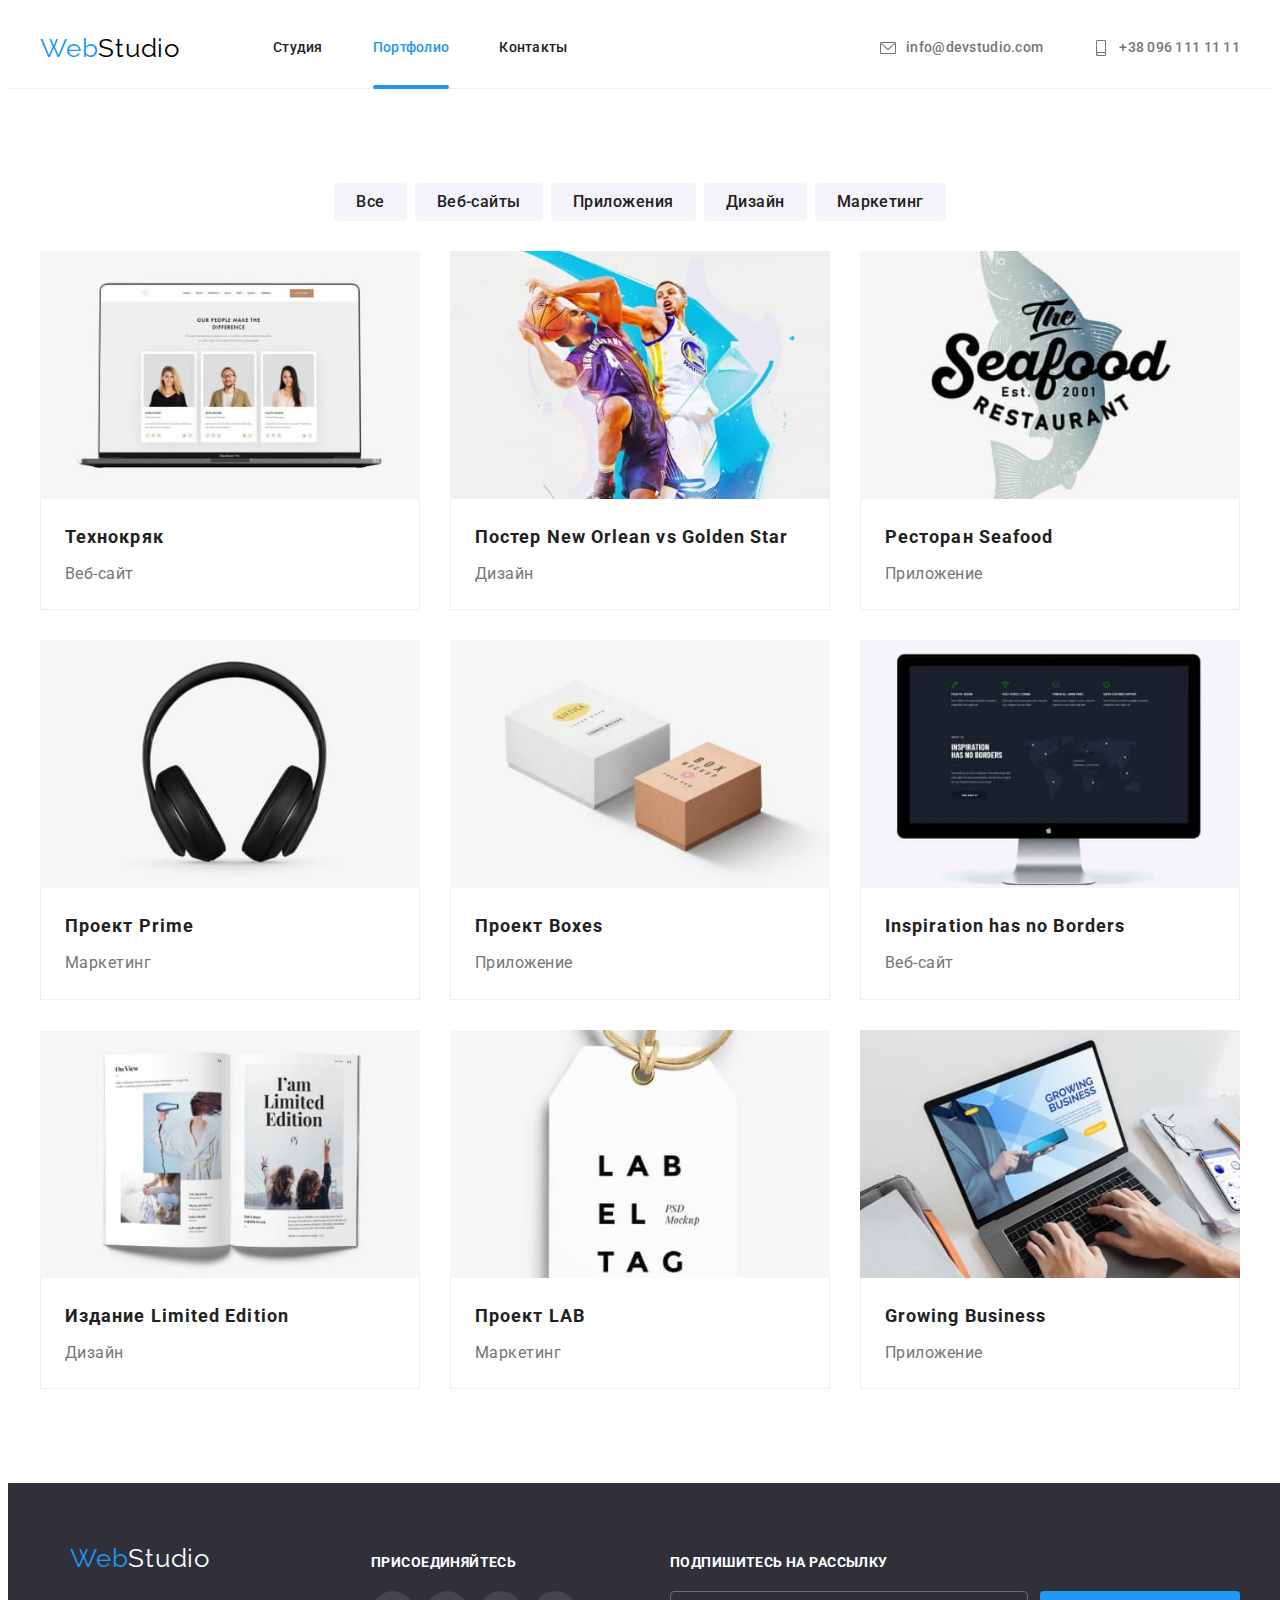
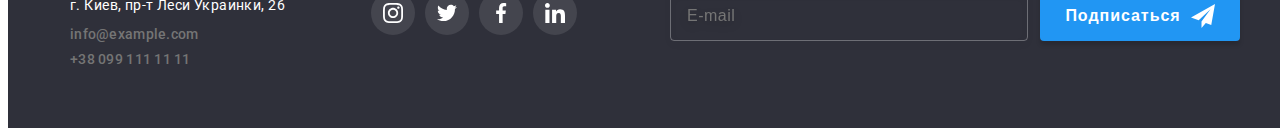
==== portfolio.html @ 1fdc0a3e "робить копію дз8" ====
<!DOCTYPE html>
<html lang="ru">

<head>
    <meta charset="UTF-8">
    <meta http-equiv="X-UA-Compatible" content="IE=edge">
    <meta name="viewport" content="width=device-width, initial-scale=1.0">
    <link rel="preconnect" href="https://fonts.googleapis.com">
    <link rel="preconnect" href="https://fonts.gstatic.com" crossorigin>
    <link
        href="https://fonts.googleapis.com/css2?family=Raleway:wght@700&family=Roboto:wght@400;500;700;900&display=swap"
        rel="stylesheet">
    <link rel="stylesheet" href="https://cdnjs.cloudflare.com/ajax/libs/modern-normalize/1.1.0/modern-normalize.min.css"
        integrity="sha512-wpPYUAdjBVSE4KJnH1VR1HeZfpl1ub8YT/NKx4PuQ5NmX2tKuGu6U/JRp5y+Y8XG2tV+wKQpNHVUX03MfMFn9Q=="
        crossorigin="anonymous" referrerpolicy="no-referrer" />
    <title>Portfolio</title>
    <link rel="stylesheet" href="./css/styles.css">
    <link rel="stylesheet" href="./css/main.min.css">
</head>

<body>

    <!-- Header is new for mobile -->
    
    <header class="header">
        <div class="container">
            <div class="header-tablet-menu">
                <div class="header-row-menu">
                <a class="logo logo--black" href="./index.html" lang="en"> <span class="logo__part">Web</span>Studio</a>
                <button class="menu-button-open" type="button">
                    <svg class="menu-icon" width="40" height="40">
                        <use href="./images/icons/symbol-defs.svg#icon-menu"></use>
                    </svg>
                </button>
                </div>
                <nav class="header-navigation">
                    <ul class="header-navigation__list">
                        <li class="header-navigation__item"><a
                                class="link header-navigation__link"
                                href="./index.html">Студия</a></li>
                        <li class="header-navigation__item"><a class="link header-navigation__link header-navigation__link--curent"
                                href="./portfolio.html">Портфолио</a></li>
                        <li class="header-navigation__item"><a class="link header-navigation__link" href="">Контакты</a>
                        </li>
                    </ul>
                </nav>
                <ul class="contacts">
                    <li class="contacts__item">
                        <a class="contacts__number" href="mailto:info@devstudio.com">
                            <svg class="contacts__icon" width="16" height="12">
                                <use href="./images/icons/symbol-defs.svg#icon-envelope"></use>
                            </svg>
                            info@devstudio.com
                        </a>
                    </li>
                    <li class="contacts__item">
                        <a class="contacts__number" href="tel:+380961111111">
                            <svg class="contacts__icon" width="16" height="26">
                                <use href="./images/icons/symbol-defs.svg#icon-smartphone"></use>
                            </svg>
                            +38 096 111 11 11
                        </a>
                    </li>
                </ul>
            </div>
        </div>
        <div class="mob-menu is-hidden">
            <div class="container">
                <div class="mob-menu__top">
                    <button class="menu-button-close" type="button" data-menu>
                        <svg class="menu-icon" width="29" height="29">
                            <use href="./images/icons/symbol-defs.svg#icon-close"></use>
                        </svg>
                    </button>
                    <nav class="menu-header-navigation">
                        <ul class="menu-header-navigation__list">
                            <li class="menu-header-navigation__item"><a
                                    class="menu-header-navigation__link menu-header-navigation__link--curent"
                                    href="./index.html">Студия</a></li>
                            <li class="menu-header-navigation__item"><a class="menu-header-navigation__link"
                                    href="./portfolio.html">Портфолио</a></li>
                            <li class="menu-header-navigation__item"><a class="menu-header-navigation__link"
                                    href="">Контакты</a></li>
                        </ul>
                    </nav>
                </div>
                <div class="mob-menu-button">
                    <div class="menu-contacts">
                        <ul class="menu-contacts__list">
    
                            <li class="menu-contacts__item">
                                <a class="menu-contacts__phone" href="tel:+380961111111">+38 096 111 11 11</a>
                            </li>
                            <li class="menu-contacts__item">
                                <a class="menu-contacts__mail" href="mailto:info@devstudio.com">info@devstudio.com</a>
                            </li>
                        </ul>
                    </div>
                    <div class="menu-soc">
                        <ul class="menu-soc__list">
                            <li class="menu-soc__item"><a class="menu-soc__label" href="">Instagram</a><span
                                    class="menu-soc__space"></span></li>
                            <li class="menu-soc__item"><a class="menu-soc__label" href="">Twitter</a><span
                                    class="menu-soc__space"></span></li>
                            <li class="menu-soc__item"><a class="menu-soc__label" href="">Facebook</a><span
                                    class="menu-soc__space"></span></li>
                            <li class="menu-soc__item"><a class="menu-soc__label" href="">LinkedIn</a></li>
                        </ul>
                    </div>
                </div>
            </div>
        </div>
    </header>

    <!-- our projects section -->
    
    <main>
        <section class="projects section">
        <div class="container">
                <ul class="buttons">
                    <li class="button-item"><button type="button" class="btn">Все</button></li>
                    <li class="button-item"><button type="button" class="btn">Веб-сайты</button></li>
                    <li class="button-item"><button type="button" class="btn">Приложения</button></li>
                    <li class="button-item"><button type="button" class="btn">Дизайн</button></li>
                    <li class="button-item"><button type="button" class="btn">Маркетинг</button></li>
                </ul>
                <h1 class="visually-hidden">Наши проекты</h1>
                <ul class="projects-descriptions-list">
                    <li class="project">
                        <a class="project-item" href="">
                        <div class="product-thumb">
                            <img class="photo-item" 
                            srcset="
                            ./images/mobile/tech_mob@1x.jpg 1x,
                            ./images/mobile/tech_mob@2x.jpg 2x" 
                            src="./images/technocryack.jpg" alt="ноутбут с изображением веб-сайта" width="100%" height="auto">
                            <p class="products-cover-text">
                                Ресурс предлагает комплексные предложения
                                с разным уровнем функционала и сервисов. 
                                Все это позволит посетителю получить
                                исчерпывающие сведения о компании или частном лице.
                            </p>
                        </div>
                        <div class="project-description-block">
                            <h2 class="projects-name">Технокряк</h2>
                            <p class="projects-tipe">Веб-сайт</p>
                        </div>
                        </a>
                    </li>
                    <li class="project">
                        <a class="project-item" href="">
                        <div class="product-thumb">
                        <img class="photo-item"
                        srcset="
                        ./images/mobile/poster_mob@1x.jpg 1x,
                        ./images/mobile/poster_mob@2x.jpg 2x" 
                        src="./images/poster.jpg" alt="два баскетболиста в прыжке" width="100%" height="auto">
                            <p class="products-cover-text">
                                Ресурс предлагает комплексные предложения
                                с разным уровнем функционала и сервисов.
                                Все это позволит посетителю получить
                                исчерпывающие сведения о компании или частном лице.
                            </p>
                        </div>
                        <div class="project-description-block">
                            <h2 class="projects-name">Постер New Orlean vs Golden Star</h2>
                            <p class="projects-tipe">Дизайн</p>
                        </div>
                        </a>
                    </li>
                    <li class="project">
                        <a class="project-item" href="">
                        <div class="product-thumb">
                        <img class="photo-item" 
                        srcset="
                        ./images/mobile/seafood_mob@1x.jpg 1x,
                        ./images/mobile/seafood_mob@2x.jpg 2x" 
                        src="./images/seafood.jpg" alt="лого ресторана морской еды" width="100%" height="auto">
                        <p class="products-cover-text">
                            Ресурс предлагает комплексные предложения
                            с разным уровнем функционала и сервисов.
                            Все это позволит посетителю получить
                            исчерпывающие сведения о компании или частном лице.
                        </p>
                        </div>
                        <div class="project-description-block">
                            <h2 class="projects-name">Ресторан Seafood</h2>
                            <p class="projects-tipe">Приложение</p>
                        </div>
                        </a>
                    </li>
                    <li class="project">
                        <a class="project-item" href="">
                        <div class="product-thumb">
                        <img class="photo-item" 
                        srcset="
                        ./images/mobile/prime_mob@1x.jpg 1x,
                        ./images/mobile/prime_mob@2x.jpg 2x" 
                        src="./images/prime.jpg" alt="наушники" width="100%" height="auto">
                        <p class="products-cover-text">
                            Ресурс предлагает комплексные предложения
                            с разным уровнем функционала и сервисов.
                            Все это позволит посетителю получить
                            исчерпывающие сведения о компании или частном лице.
                        </p>
                        </div>
                        <div class="project-description-block">
                            <h2 class="projects-name">Проект Prime</h2>
                            <p class="projects-tipe">Маркетинг</p>
                        </div>
                        </a>
                    </li>
                    <li class="project">
                        <a class="project-item" href="">
                        <div class="product-thumb">
                        <img class="photo-item" 
                        srcset="
                        ./images/mobile/boxes_mob@1x.jpg 1x,
                        ./images/mobile/boxes_mob@2x.jpg 2x" 
                        src="./images/boxes.jpg" alt="две картонные коробки" width="100%" height="auto">
                        <p class="products-cover-text">
                            Ресурс предлагает комплексные предложения
                            с разным уровнем функционала и сервисов.
                            Все это позволит посетителю получить
                            исчерпывающие сведения о компании или частном лице.
                        </p>
                        </div>
                        <div class="project-description-block">
                            <h2 class="projects-name">Проект Boxes</h2>
                            <p class="projects-tipe">Приложение</p>
                        </div>
                        </a>
                    </li>
                    <li class="project">
                        <a class="project-item" href="">
                        <div class="product-thumb">
                        <img class="photo-item" 
                        srcset="
                        ./images/mobile/ins_mob@1x.jpg 1x,
                        ./images/mobile/ins_mob@2x.jpg 2x" 
                        src="./images/inspiration.jpg" alt="монитор с изображением карты мира" width="100%" height="auto">
                        <p class="products-cover-text">
                            Ресурс предлагает комплексные предложения
                            с разным уровнем функционала и сервисов.
                            Все это позволит посетителю получить
                            исчерпывающие сведения о компании или частном лице.
                        </p>
                        </div>
                        <div class="project-description-block">
                            <h2 class="projects-name">Inspiration has no Borders</h2>
                            <p class="projects-tipe">Веб-сайт</p>
                        </div>
                        </a>
                    </li>
                    <li class="project">
                        <a class="project-item" href="">
                        <div class="product-thumb">
                        <img class="photo-item" 
                        srcset="
                        ./images/mobile/lim_mob@1x.jpg 1x,
                        ./images/mobile/lim_mob@2x.jpg 2x" 
                        src="./images/limited.jpg" alt="открытая книга" width="100%" height="auto">
                        <p class="products-cover-text">
                            Ресурс предлагает комплексные предложения
                            с разным уровнем функционала и сервисов.
                            Все это позволит посетителю получить
                            исчерпывающие сведения о компании или частном лице.
                        </p>
                        </div>
                            <div class="project-description-block">
                            <h2 class="projects-name">Издание Limited Edition</h2>
                        <p class="projects-tipe">Дизайн</p>
                        </div>
                        </a>
                    </li>
                    <li class="project">
                        <a class="project-item" href="">
                        <div class="product-thumb">
                        <img class="photo-item" 
                        srcset="
                        ./images/mobile/lab_mob@1x.jpg 1x,
                        ./images/mobile/lab_mob@2x.jpg 2x" 
                        src="./images/lab.jpg" alt="бирка с названием" width="100%" height="auto">
                        <p class="products-cover-text">
                            Ресурс предлагает комплексные предложения
                            с разным уровнем функционала и сервисов.
                            Все это позволит посетителю получить
                            исчерпывающие сведения о компании или частном лице.
                        </p>
                        </div>
                        <div class="project-description-block">
                            <h2 class="projects-name">Проект LAB</h2>
                            <p class="projects-tipe">Маркетинг</p>
                        </div>
                        </a>
                    </li>
                    <li class="project">
                        <a class="project-item" href="">
                        <div class="product-thumb">
                        <img class="photo-item" 
                        srcset="
                        ./images/mobile/grow_mob@1x.jpg 1x,
                        ./images/mobile/grow_mob@2x.jpg 2x" 
                        src="./images/growing.jpg" alt="ноутбук на котором работает пользователь" width="100%" height="auto">
                        <p class="products-cover-text">
                            Ресурс предлагает комплексные предложения
                            с разным уровнем функционала и сервисов.
                            Все это позволит посетителю получить
                            исчерпывающие сведения о компании или частном лице.
                        </p>
                        </div>
                        <div class="project-description-block">
                            <h2 class="projects-name">Growing Business</h2>
                            <p class="projects-tipe">Приложение</p>
                        </div>
                        </a>
                    </li>
                </ul>
        </div>
        </section>
    </main>

<!-- Footer section -->

<footer class="footer container">
    <div class=" footer-container">
        <div class="footer-tablet">
            <div class="footer-content">
                <a class="logo logo--white" href="./index.html" lang="en"><span class="logo__part">Web</span>Studio</a>
                <address>
                    <ul class="footer-list">
                        <li class="footer-item"><a class="footer-adress" href="https://goo.gl/maps/DsNAAsV4b622n6gu9">г.
                                Киев, пр-т Леси
                                Украинки, 26</a></li>
                        <li class="footer-item"><a class="contacts__number"
                                href="mailto:info@example.com">info@example.com</a></li>
                        <li class="footer-item"><a class="contacts__number" href="tel:+380991111111">+38 099 111 11
                                11</a>
                        </li>
                    </ul>
                </address>
            </div>
            <div class="footer-soc">
                <h2 class="join-us-logo">Присоединяйтесь</h2>
                <ul class="footer-soc-list">
                    <li class="footer-soc-item">
                        <a href="" class="soc-list__link soc-list__link--white">
                            <svg class="footer-soc-icon" width="20" height="20">
                                <use href="./images/icons/symbol-defs.svg#icon-instagram"></use>
                            </svg>
                        </a>
                    </li>
                    <li class="footer-soc-item">
                        <a href="" class="soc-list__link soc-list__link--white">
                            <svg class="footer-soc-icon" width="20" height="20">
                                <use href="./images/icons/symbol-defs.svg#icon-twitter"></use>
                            </svg>
                        </a>
                    </li>
                    <li class="footer-soc-item">
                        <a href="" class="soc-list__link soc-list__link--white">
                            <svg class="footer-soc-icon" width="20" height="20">
                                <use href="./images/icons/symbol-defs.svg#icon-facebook"></use>
                            </svg>
                        </a>
                    </li>
                    <li class="footer-soc-item">
                        <a href="" class="soc-list__link soc-list__link--white">
                            <svg class="footer-soc-icon" width="20" height="20">
                                <use href="./images/icons/symbol-defs.svg#icon-linkedin"></use>
                            </svg>
                        </a>
                    </li>
                </ul>
            </div>
        </div>

        <form class="form-footer">
            <h2 class="join-us-logo">Подпишитесь на рассылку</h2>
            <div class="form-sub">
                <input class="form-input-footer" type="email" name="mail" placeholder="E-mail" />
                <button type="submit" class="subscribe-btn">
                    Подписаться
                    <svg class="icon-send" width="24" height="24">
                        <use href="./images/icons/symbol-defs.svg#icon-send"></use>
                    </svg>
                </button>
            </div>
        </form>
    </div>
</footer>

<script src="./js/mobile-menu.js"></script>

</body>
    
</html>
---- css/styles.css ----
/* ---About us section--- */


/* ---team section--- */


/* --- Our clients section ---  */


/* ---Footer section--- */


/* ----Portfolio----- */

/* ---Buttons----- */
---- css/main.min.css ----
:root{--header-color: #212121;--text-color: #757575;--background-solutions-color: #2F303A;--footer-links-color: rgba(255, 255, 255, 0.6);--second-header-color: #FFFFFF;--accent-color: #2196F3;--team-background-color: #F5F4FA}body{font-family:"Roboto", sans-serif;background-color:#FFFFFF}html{box-sizing:border-box}p,h1,h2,h3,h4,h5,h6{margin:0}ul,ol{padding:0;margin:0;list-style:none}a{text-decoration:none}.visually-hidden{position:absolute;white-space:nowrap;width:1px;height:1px;overflow:hidden;border:0;padding:0;clip:rect(0 0 0 0);clip-path:inset(50%);margin:-1px}.contacts__number{display:flex;justify-content:left;align-items:center;font-style:normal;font-weight:500;font-size:14px;line-height:1.14;letter-spacing:0.02em;color:var(--text-color);text-decoration:none;transition-duration:250ms;transition-property:color;transition-timing-function:cubic-bezier(0.4, 0, 0.2, 1)}.contacts__number:hover,.contacts__number:focus{color:var(--accent-color)}.logo{display:block;font-family:'Raleway';font-style:normal;font-size:24px;line-height:1.17;letter-spacing:0.03em}.logo__part{color:var(--accent-color)}.logo--black{color:#000000;margin-right:88px}@media screen and (min-width: 1200px){.logo--black{margin-right:93px}}.logo--white{color:var(--second-header-color);margin-bottom:20px}@media screen and (min-width: 1200px){.logo{font-size:26px;line-height:1.19}}.backdrop{position:fixed;width:100%;height:100%;top:0;left:0;overflow-y:scroll;background-color:rgba(0,0,0,0.2);transition-property:opacity;transition-duration:250ms;transition-timing-function:cubic-bezier(0.4, 0, 0.2, 1)}.backdrop.is-hidden{opacity:0;pointer-events:none}.modal{position:absolute;top:50%;left:50%;overflow:hidden;transform:translate(-50%, -50%);width:450px;background:#FFFFFF;box-shadow:0px 1px 3px rgba(0,0,0,0.12),0px 1px 1px rgba(0,0,0,0.14),0px 2px 1px rgba(0,0,0,0.2);border-radius:4px}@media screen and (max-width: 479px){.modal{width:95vw}}@media screen and (min-width: 1200px){.modal{width:528px;height:581px;overflow:hidden}}.modal__button{position:absolute;top:0;right:0;width:30px;height:30px;border-radius:50%;transform:translate(-8px, 8px);border:1px solid rgba(0,0,0,0.1);background:#FFFFFF;display:flex;justify-content:center;align-items:center;cursor:pointer;transition-duration:250ms;transition-property:fill;transition-timing-function:cubic-bezier(0.4, 0, 0.2, 1)}.modal__button:focus,.modal__button:hover{fill:var(--accent-color)}textarea{resize:none}.form__appeal{display:flex;margin:0 0 12px 0;font-weight:700;font-size:20px;line-height:1.15;text-align:center;letter-spacing:0.03em;color:var(--header-color)}.form{padding:40px}.form__field{position:relative;display:flex;flex-direction:column;transition-duration:250ms;transition-property:fill;transition-timing-function:cubic-bezier(0.4, 0, 0.2, 1)}.form__field:focus-within{fill:var(--accent-color)}.form__field+.form__field{margin-top:12px}.form__field label{margin-bottom:4px;font-weight:400;font-size:12px;line-height:1.17;letter-spacing:0.01em;color:var(--text-color)}.form__input{margin:0;padding:12px 16px 12px 40px;border:1px solid rgba(33,33,33,0.2);box-sizing:border-box;border-radius:4px;height:40px;transition-duration:250ms;transition-property:border;transition-timing-function:cubic-bezier(0.4, 0, 0.2, 1)}.form__input:focus-within{border:1px solid #2196f3;outline:transparent}.form__comment{border:1px solid rgba(33,33,33,0.2);box-sizing:border-box;border-radius:4px;height:120px;padding:12px 16px;transition-duration:250ms;transition-property:border;transition-timing-function:cubic-bezier(0.4, 0, 0.2, 1)}.form__comment:focus-within{border:1px solid #2196f3;outline:transparent}.form__icon{position:absolute;bottom:0;left:0;display:inline-block;width:18px;height:18px;transform:translateY(-11px) translateX(12px)}.form__comment{font-weight:400;font-size:12px;line-height:14px;letter-spacing:0.01em}.form__comment::placeholder{color:rgba(117,117,117,0.5)}.form__check{display:flex;margin-top:20px;height:24px;margin-bottom:30px;justify-content:center}.form__check-text{display:flex;align-items:center;color:#555555;font-weight:400;font-size:12px;line-height:1.17px;letter-spacing:0.03em;color:#757575}@media screen and (min-width: 319px) and (max-width: 448px){.form__check-text{font-size:7px;letter-spacing:0.01em}}@media screen and (min-width: 1200px){.form__check-text{font-size:14px;line-height:1.71px}}.form__check-text span{width:16px;height:15px;border:2px solid #303030;border-radius:2px;display:flex;margin-right:5px;align-items:center;justify-content:center;transition-duration:250ms;transition-property:border background-color;transition-timing-function:cubic-bezier(0.4, 0, 0.2, 1)}.form__check-icon{fill:#ffffff}.form__input-check:checked+.form__check-text span{background-color:var(--accent-color);border:1px solid var(--accent-color)}.form__accent{display:block;padding-left:3px;text-decoration:none;text-decoration-line:underline;color:var(--accent-color)}.form-btn{display:flex;justify-content:center}.soc-list__link{width:44px;height:44px;border-radius:50%;display:flex;align-items:center;justify-content:center;transition-duration:250ms;transition-property:background-color, fill;transition-timing-function:cubic-bezier(0.4, 0, 0.2, 1)}.subscribe-block{display:flex}.form-input-footer{font-weight:400;font-size:16px;line-height:1.25;letter-spacing:0.03em;display:flex;align-items:center;width:358px;height:50px;margin-right:12px;padding-left:16px;color:rgba(255,255,255,0.6);background-color:transparent;border:1px solid rgba(255,255,255,0.3);box-sizing:border-box;filter:drop-shadow(0px 4px 4px rgba(0,0,0,0.15));border-radius:4px}.form-input-footer:focus-within{outline:transparent}.subscribe-btn{width:200px;height:50px;font-weight:700;font-size:16px;line-height:1.88;letter-spacing:0.06em;display:flex;align-items:center;text-align:center;justify-content:center;color:#FFFFFF;background:#2196F3;box-shadow:0px 4px 4px rgba(0,0,0,0.15);border-radius:4px;border:transparent;cursor:pointer}.icon-send{display:flex;margin-left:10px}.container{width:100%;margin:0 auto;padding-right:15px;padding-left:15px}@media screen and (min-width: 480px){.container{width:480px}}@media screen and (min-width: 768px){.container{width:768px}}@media screen and (min-width: 1200px){.container{width:1200px}}.header{background-color:#FFFFFF;border-bottom:1px solid #EEEEEE}.header-row-menu{display:flex;align-items:center;justify-content:space-between}.menu-button-open{display:flex;background-color:transparent;border:none;align-items:center;justify-content:center;width:40px;height:40px;margin-top:10px;margin-bottom:10px;padding-right:0;padding-left:0;transition-duration:250ms;transition-property:fill;transition-timing-function:cubic-bezier(0.4, 0, 0.2, 1)}.menu-button-open:hover,.menu-button-open:focus{fill:var(--accent-color)}.mob-menu{position:fixed;top:0;background:#FFFFFF;box-shadow:0px 4px 8px rgba(0,0,0,0.04),0px 2px 4px rgba(0,0,0,0.08),0px 1px 3px rgba(0,0,0,0.16);width:100vw;height:100vh;z-index:10;padding-bottom:48px}.mob-menu .container{display:flex;height:100%;flex-direction:column;justify-content:space-between;overflow:auto}@media screen and (min-width: 768px){.mob-menu{display:none}}.mob-menu.is-hidden{opacity:0;pointer-events:none}@media screen and (min-width: 768px){.menu-button-open{display:none}}.menu-button-close{display:flex;background-color:transparent;border:none;align-items:center;margin-left:auto;width:40px;height:40px;margin-top:10px;transition-duration:250ms;transition-property:fill;transition-timing-function:cubic-bezier(0.4, 0, 0.2, 1)}.menu-button-close:hover,.menu-button-close:focus{fill:var(--accent-color)}.menu-header-navigation__list{display:block;margin-top:-6px;margin-bottom:auto}.menu-header-navigation__link{font-weight:500;font-size:40px;line-height:47px;text-align:center;letter-spacing:0.02em;color:#212121;transition-duration:250ms;transition-property:color;transition-timing-function:cubic-bezier(0.4, 0, 0.2, 1)}.menu-header-navigation__link:hover,.menu-header-navigation__link:focus{color:var(--accent-color)}@media screen and (min-width: 768px){.menu-header-navigation__link--curent{color:var(--accent-color)}}.menu-header-navigation__item:not(:last-child){margin-bottom:32px}.menu-contacts__item{display:block}.menu-contacts__item:not(:last-child){margin-bottom:32px}.menu-header-navigation__list{display:block}.menu-contacts{margin-top:auto;margin-bottom:64px}.menu-contacts__phone{font-weight:500;font-size:34px;line-height:1.18;letter-spacing:0.02em;color:#757575;transition-duration:250ms;transition-property:color;transition-timing-function:cubic-bezier(0.4, 0, 0.2, 1)}.menu-contacts__phone:hover,.menu-contacts__phone:focus{color:var(--accent-color)}@media screen and (max-width: 420px){.menu-contacts__phone{font-size:28px;line-height:1.17}}.menu-contacts__mail{font-weight:500;font-size:24px;line-height:28px;letter-spacing:0.02em;color:#757575;transition-duration:250ms;transition-property:color;transition-timing-function:cubic-bezier(0.4, 0, 0.2, 1)}.menu-contacts__mail:hover,.menu-contacts__mail:focus{color:var(--accent-color)}.menu-soc__list{display:flex}.menu-soc__label{font-weight:500;font-size:18px;line-height:1.22;letter-spacing:0.02em;color:var(--accent-color)}@media screen and (max-width: 420px){.menu-soc__label{font-size:14px;line-height:1.19}}.menu-soc__space{width:22px;height:0px;border:1px solid rgba(33,33,33,0.2);transform:rotate(90deg);margin-left:10px;margin-right:10px}@media screen and (max-width: 420px){.menu-soc__space{margin-left:3px;margin-right:3px}}@media screen and (min-width: 768px){.header-tablet-menu{display:flex;flex-direction:row;align-items:center}}.header-contacts{display:flex;align-items:center;height:16px;fill:var(--text-color);color:var(--text-color)}.contacts__icon{fill:currentColor;margin-right:10px;height:32px}.header-menu{display:flex;align-items:center;justify-content:space-between}.header-navigation__list{display:flex}@media screen and (max-width: 767px){.header-navigation__list{display:none}}.header-navigation__item{position:relative;display:flex}.header-navigation__item+.header-navigation__item{margin-left:50px}.header-navigation__link{display:block;font-weight:500;font-size:14px;line-height:1.14;letter-spacing:0.02em;color:var(--header-color);padding-top:32px;padding-bottom:32px;text-decoration:none;transition-duration:250ms;transition-property:color;transition-timing-function:cubic-bezier(0.4, 0, 0.2, 1)}.header-navigation__link:hover,.header-navigation__link:focus{color:var(--accent-color)}.header-navigation__link--curent{color:var(--accent-color)}.header-navigation__link--curent::after{content:"";display:block;position:absolute;left:0;bottom:-1px;width:100%;height:4px;border-radius:2px;background:var(--accent-color)}.contacts{display:flex;flex-direction:column;align-items:flex-start;margin-left:auto}@media screen and (max-width: 767px){.contacts{display:none}}@media screen and (min-width: 1200px){.contacts{flex-direction:row;align-items:flex-end}.contacts__item+.contacts__item{margin-left:50px}}.solutions{background-color:var(--background-solutions-color);text-align:center;padding-top:118px;padding-bottom:118px;padding-right:auto;padding-left:auto;width:100%;height:auto;margin-left:auto;margin-right:auto;background-image:linear-gradient(rgba(47,48,58,0.4), rgba(47,48,58,0.4)),url(../images/mobile/sol_mob@1x.jpg);background-repeat:no-repeat;background-position:center;background-size:cover}@media (min-device-pixel-ratio: 2), (-webkit-min-device-pixel-ratio: 2), (min-resolution: 192dpi), (min-resolution: 2dppx){.solutions{background-image:linear-gradient(rgba(47,48,58,0.4), rgba(47,48,58,0.4)),url(../images/mobile/sol_mob@2x.jpg)}}@media screen and (min-width: 768px){.solutions{background-image:linear-gradient(rgba(47,48,58,0.4), rgba(47,48,58,0.4)),url(../images/tablet/sol_tab@1x.jpg)}}@media screen and (min-width: 768px) and (min-device-pixel-ratio: 2), screen and (min-width: 768px) and (-webkit-min-device-pixel-ratio: 2), screen and (min-width: 768px) and (min-resolution: 192dpi), screen and (min-width: 768px) and (min-resolution: 2dppx){.solutions{background-image:linear-gradient(rgba(47,48,58,0.4), rgba(47,48,58,0.4)),url(../images/tablet/sol_tab@2x.jpg)}}@media screen and (min-width: 1200px){.solutions{padding-top:200px;padding-bottom:200px;background-image:linear-gradient(rgba(47,48,58,0.4), rgba(47,48,58,0.4)),url(../images/desktop/sol_desk@1x.jpg);max-width:1600px}}@media screen and (min-width: 1200px) and (min-device-pixel-ratio: 2), screen and (min-width: 1200px) and (-webkit-min-device-pixel-ratio: 2), screen and (min-width: 1200px) and (min-resolution: 192dpi), screen and (min-width: 1200px) and (min-resolution: 2dppx){.solutions{background-image:linear-gradient(rgba(47,48,58,0.4), rgba(47,48,58,0.4)),url(../images/desktop/sol_desk@2x.jpg)}}.main-title{font-weight:900;font-size:26px;line-height:1.62;text-align:center;letter-spacing:0.06em;text-transform:uppercase;color:#FFFFFF;margin-bottom:30px;margin-left:auto;margin-right:auto;max-width:360px}@media screen and (min-width: 1200px){.main-title{font-size:44px;line-height:1.36;max-width:696px}}.main-btn{font-family:'Roboto';font-weight:700;font-size:16px;line-height:1.88;display:inline-block;align-items:center;text-align:center;cursor:pointer;letter-spacing:0.06em;color:#FFFFFF;background-color:var(--accent-color);border-radius:4px;padding:10px 32px 10px 32px;min-width:200px;box-shadow:0px 4px 4px rgba(0,0,0,0.15);border:transparent}.about-us{padding-top:0}@media screen and (max-width: 1200px){.about-us{display:none}}.our-item{display:block}.about-collection{display:flex;justify-content:space-between;align-items:center}.about-title{font-weight:700;font-size:36px;line-height:1.17;text-align:center;letter-spacing:0.03em;color:var(--header-color);margin-bottom:50px}.about-item{position:relative;display:flex}.about-solutions{position:absolute;display:flex;justify-content:center;align-items:center;bottom:0;right:0;width:100%;height:70px;background:rgba(47,48,58,0.8);font-weight:700;font-size:14px;line-height:1.14;text-align:center;letter-spacing:0.03em;text-transform:uppercase;color:var(--second-header-color)}.icon-space{display:flex;align-items:center;justify-content:center;background-color:var(--team-background-color);width:100%;height:120px;margin-bottom:30px;border-radius:3px}.section{padding-top:60px;padding-bottom:60px}@media screen and (min-width: 1200px){.section{padding-top:94px;padding-bottom:94px}}@media screen and (min-width: 768px){.advantages-list{display:flex;flex-wrap:wrap;margin-left:-30px;justify-content:space-around}}@media screen and (min-width: 1200px){.advantages-list{display:flex;margin-left:-30px}}.advantage-item{width:100%;margin-bottom:30px}.advantage-item:last-child{margin-bottom:0}@media screen and (min-width: 768px){.advantage-item{width:calc(100%/2 - 30px);margin-left:30px}.advantage-item:nth-last-child(-n+2){margin-bottom:0}}@media screen and (min-width: 1200px){.advantage-item{width:calc(100%/4 - 30px);margin-bottom:0}.advantage-item+.advantage-item{margin-left:30px}}.advantage-title{display:flex;font-weight:700;font-size:14px;line-height:1.14;letter-spacing:0.03em;text-transform:uppercase;color:var(--header-color);margin-bottom:10px;justify-content:center}.advantage-text{font-size:14px;line-height:1.71;letter-spacing:0.03em;color:var(--text-color)}.soc-list{display:flex;justify-content:center;margin-top:16px}.soc-list__item+.soc-list__item{margin-left:10px}.soc-list__link--grey{fill:#AFB1B8}.soc-list__link:hover,.soc-list__link:focus{background-color:var(--accent-color);fill:#FFFFFF}.face{display:block}.team-list{justify-content:space-between}.team-list__photo{box-shadow:0px 4px 4px rgba(0,0,0,0.25),0px 1px 1px rgba(0,0,0,0.14),0px 2px 1px rgba(0,0,0,0.2);border-radius:0px 0px 4px 4px}@media screen and (max-width: 1199px){.team-list__photo:not(:last-child){margin-bottom:30px}}@media screen and (min-width: 768px){.team-list{display:flex;flex-wrap:wrap;margin-left:-30px}}@media screen and (min-width: 1200px){.team-list{display:flex;margin-left:-30px}}@media screen and (min-width: 768px) and (max-width: 1199px){.team-list__photo{width:calc(100%/2 - 30px);margin-left:30px}.team-list__photo:nth-last-child(-n+2){margin-bottom:0}}@media screen and (min-width: 1200px){.team-list__photo{width:calc(100%/4 - 30px);margin-left:30px;margin-bottom:0}}.team-section{background-color:var(--team-background-color)}.team-card{background-color:#FFFFFF;border-radius:0px 0px 4px 4px;padding-top:30px;padding-bottom:24px}@media screen and (min-width: 1200px){.team-card{padding-bottom:30px}}.team-card__name{font-weight:500;font-size:16px;line-height:1.19;text-align:center;letter-spacing:0.03em;color:var(--header-color);margin-bottom:10px}.team-card__duty{font-size:16px;line-height:1.19;text-align:center;letter-spacing:0.03em;color:var(--text-color)}.team-title{font-weight:700;font-size:28px;line-height:1.18;text-align:center;letter-spacing:0.03em;color:var(--header-color);margin-bottom:30px}@media screen and (min-width: 1200px){.team-title{margin-bottom:50px;font-size:36px;line-height:1.17}}.constant-clients{padding-top:94px;padding-bottom:94px}@media screen and (max-width: 1199px){.constant-clients{padding-top:60px;padding-bottom:60px}}.constant-clients-list{display:flex;flex-wrap:wrap;margin-left:-30px}.constant-clients-title{font-weight:700;font-size:28px;line-height:1.18;text-align:center;letter-spacing:0.03em;color:var(--header-color);margin-bottom:30px}@media screen and (min-width: 1200px){.constant-clients-title{margin-bottom:50px;font-size:36px;line-height:1.17}}.clients-title{display:flex;width:calc(100%/2 - 30px);margin-left:30px;margin-bottom:30px}@media screen and (min-width: 768px){.clients-title{width:calc(100%/3 - 30px)}.clients-title:nth-last-child(-n+3){margin-bottom:0}}@media screen and (min-width: 1200px){.clients-title{width:calc(100%/6 - 30px);margin-bottom:0}}.clients-title:nth-last-child(-n+2){margin-bottom:0}.clients-link{display:flex;width:100%;height:92px;justify-content:center;align-items:center;border:1px solid #AFB1B8;box-sizing:border-box;border-radius:4px;color:#AFB1B8;transition-duration:250ms;transition-property:color, border;transition-timing-function:cubic-bezier(0.4, 0, 0.2, 1)}.clients-link:hover,.clients-link:focus{border-color:var(--accent-color);color:var(--accent-color)}.clients-image{fill:currentColor}.footer{background-color:var(--background-solutions-color);padding-top:60px;padding-bottom:60px;width:100%;max-width:1600px}.footer-container{align-items:baseline;width:100%}@media screen and (min-width: 1200px){.footer-container{display:flex;justify-content:space-between;max-width:1170px;margin-left:auto;margin-right:auto}}.footer-list{display:flex;flex-direction:column;align-items:center}@media screen and (min-width: 1200px){.footer-list{align-items:flex-start}}.footer-item+.footer-item{margin-top:9px}.footer-adress{font-family:'Roboto';font-style:normal;font-weight:400;font-size:14px;line-height:1.71;letter-spacing:0.03em;color:var(--second-header-color)}.join-us-logo{font-weight:700;font-size:14px;line-height:1.14;letter-spacing:0.03em;text-transform:uppercase;color:#FFFFFF;margin-bottom:20px;display:flex;align-items:center}.footer-soc-list{display:flex;justify-content:left}.footer-content{display:flex;flex-direction:column;align-items:center;margin-bottom:60px}@media screen and (min-width: 1200px){.footer-content{width:231px;align-items:flex-start;margin-bottom:0;margin-right:70px}}.footer-soc{display:flex;flex-direction:column;align-items:center;margin-bottom:60px}@media screen and (min-width: 1200px){.footer-soc{align-items:flex-start;margin-bottom:0}}.footer-soc-item+.footer-soc-item{margin-left:10px}.soc-list__link--white{color:#FFFFFF;background-color:rgba(255,255,255,0.1)}.footer-soc-icon{fill:currentColor}.soc-list__link:hover,.soc-list__link:focus{background-color:var(--accent-color)}.form-footer{display:flex;flex-direction:column;align-items:center}@media screen and (min-width: 1200px){.form-footer{align-items:flex-start}}.form-sub{display:flex;flex-direction:column;align-items:center;width:100%}@media screen and (min-width: 1200px){.form-sub{flex-direction:row}}.form-input-footer{width:100%;margin-left:0;margin-right:0;margin-bottom:20px}@media screen and (min-width: 480px){.form-input-footer{width:450px}}@media screen and (min-width: 1200px){.form-input-footer{margin:0 12px 0 0;width:358px}}@media screen and (min-width: 768px){.footer-tablet{display:flex;align-items:baseline;justify-content:space-around;max-width:768px;margin-left:auto;margin-right:auto}}@media screen and (min-width: 1200px){.footer-tablet{margin-left:0;margin-right:0}}.btn{font-family:inherit;font-weight:500;font-size:16px;line-height:1.62;text-align:center;display:inline-block;letter-spacing:0.03em;background:var(--team-background-color);cursor:pointer;color:#212121;background-color:#f5f4fa;border-radius:4px;padding:6px 22px;border:transparent;margin-right:8px;margin-bottom:15px;transition-duration:250ms;transition-property:color, background-color, box-shadow;transition-timing-function:cubic-bezier(0.4, 0, 0.2, 1)}@media screen and (min-width: 768px){.btn{margin-bottom:0;margin-right:0}}.btn:hover,.btn:focus{background-color:var(--accent-color);color:#FFFFFF;box-shadow:0px 3px 1px rgba(0,0,0,0.1),0px 1px 2px rgba(0,0,0,0.08),0px 2px 2px rgba(0,0,0,0.12)}.buttons{display:flex;flex-wrap:wrap;align-items:flex-start;padding-bottom:25px}@media screen and (min-width: 768px){.buttons{justify-content:center;padding-bottom:30px}}.photo-item{display:block}@media screen and (min-width: 768px){.button-item+.button-item{margin-left:8px}}.projects-descriptions-list{display:flex;flex-direction:column}@media screen and (min-width: 768px){.projects-descriptions-list{flex-direction:row;flex-wrap:wrap;margin-left:-30px}}.project{display:block;margin-bottom:30px;box-sizing:content-box;transition-duration:250ms;transition-property:box-shadow;transition-timing-function:cubic-bezier(0.4, 0, 0.2, 1)}@media screen and (min-width: 768px){.project{width:calc(100%/2 - 30px);margin-left:30px}}@media screen and (min-width: 1200px){.project{width:calc(100%/3 - 30px)}.project:nth-last-child(-n+3){margin-bottom:0}}.project:hover{box-shadow:0px 1px 1px rgba(0,0,0,0.12),0px 4px 4px rgba(0,0,0,0.06),1px 4px 6px rgba(0,0,0,0.16)}.project:last-child{margin-bottom:0}.project:hover .products-cover-text{transform:translateY(-100%)}.project-description-block{border-right:1px solid #EEEEEE;border-bottom:1px solid #EEEEEE;border-left:1px solid #EEEEEE;padding-top:20px;padding-left:24px;padding-bottom:20px;padding-right:24px}.projects-name{font-weight:700;font-size:18px;line-height:2;letter-spacing:0.06em;color:var(--header-color)}.projects-tipe{font-size:16px;line-height:1.88;letter-spacing:0.03em;color:var(--text-color);margin-top:4px}.product-thumb{position:relative;overflow-x:hidden;overflow-y:hidden}.products-cover-text{position:absolute;transition-duration:250ms;transition-property:transform;transition-timing-function:cubic-bezier(0.4, 0, 0.2, 1);display:flex;padding:63px 24px;width:100%;height:100%;font-weight:400;font-size:18px;line-height:1.56;letter-spacing:0.03em;color:#FFFFFF;background:rgba(33,150,243,0.9)}.project-item:focus .products-cover-text{transform:translateY(-100%)}
/*# sourceMappingURL=main.min.css.map */
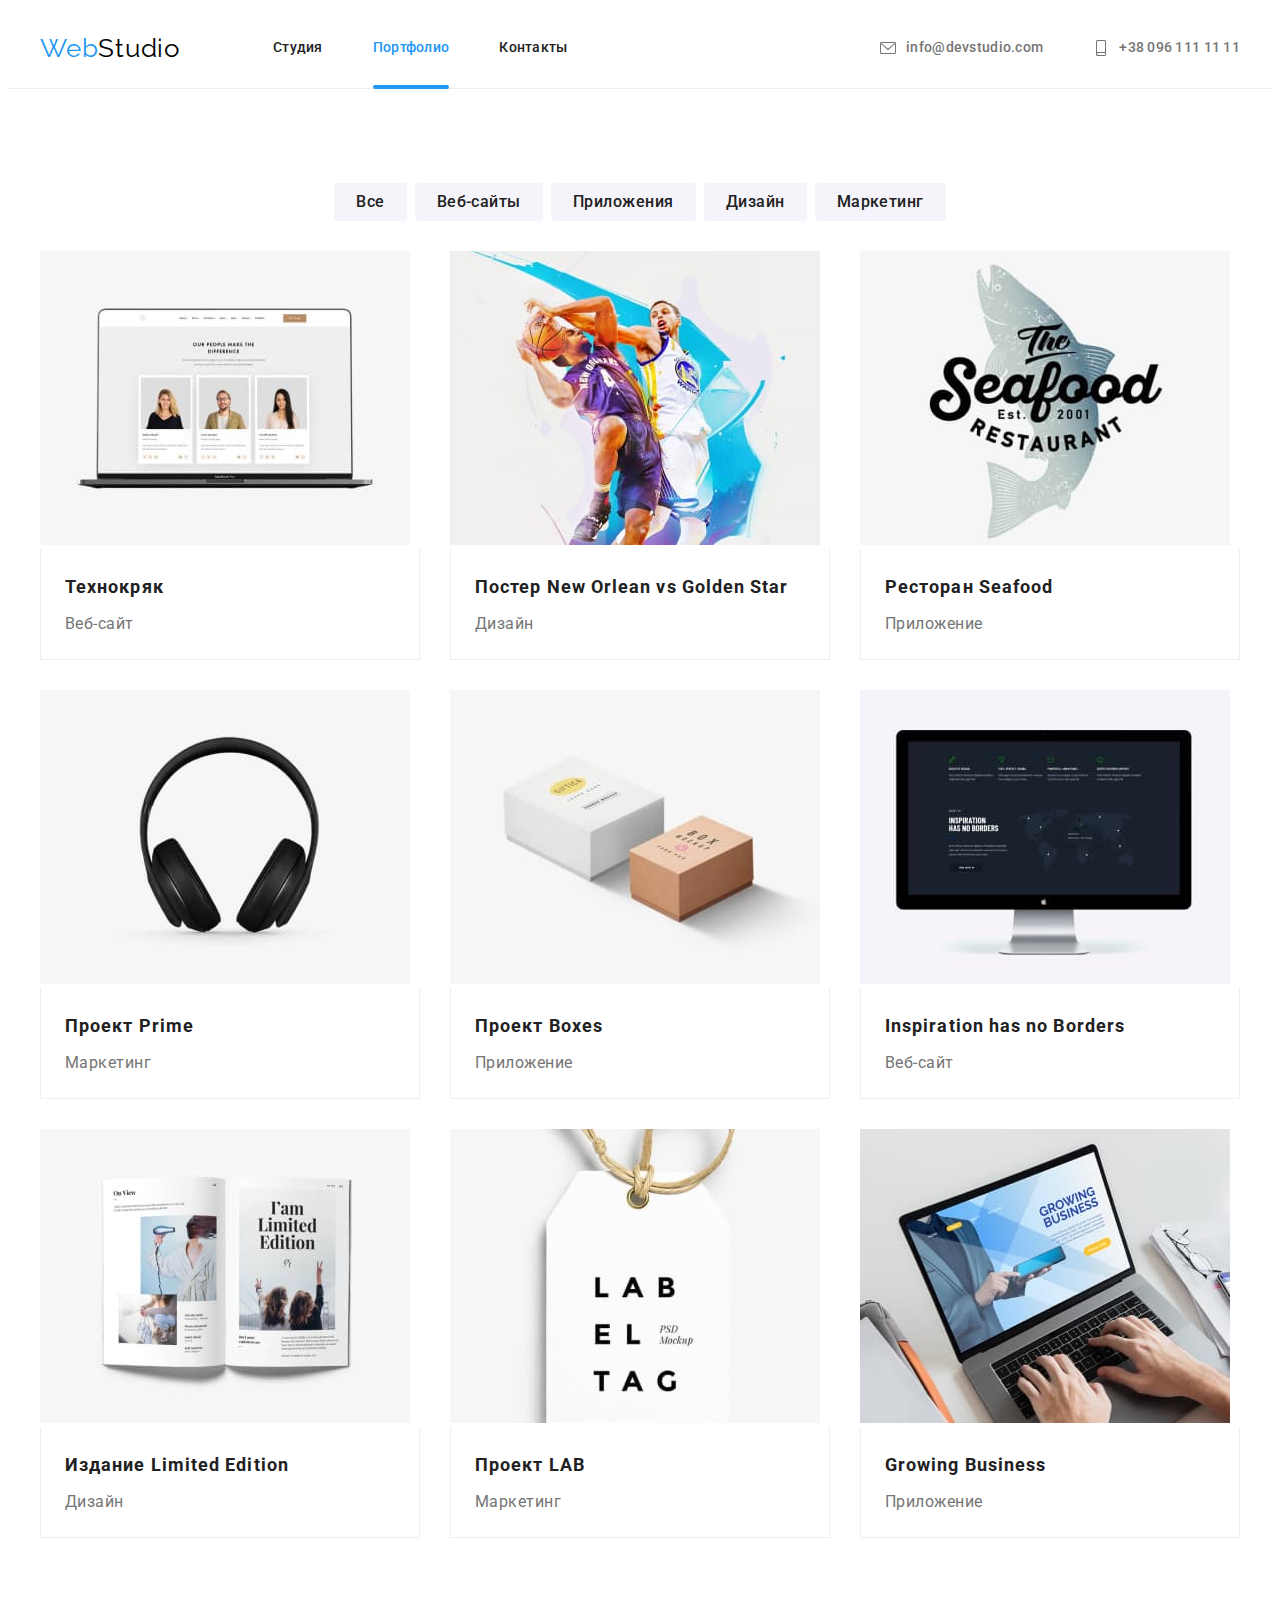
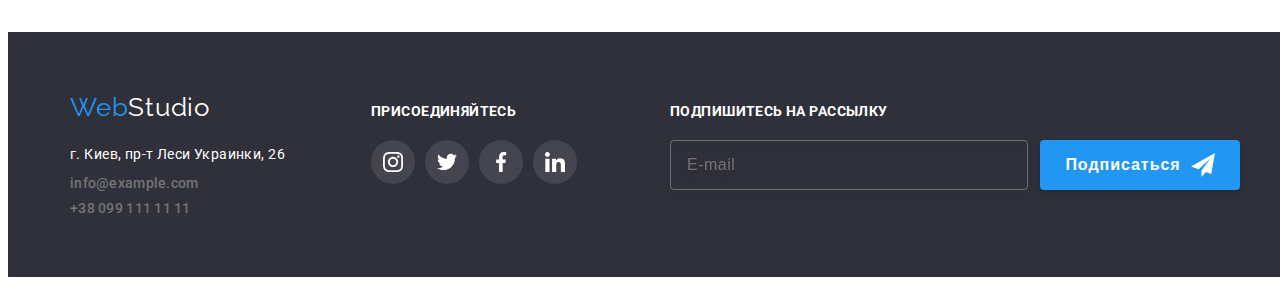
==== commit 536c1658: "додає фото версій" ====
--- a/portfolio.html
+++ b/portfolio.html
@@ -129,11 +129,18 @@
                     <li class="project">
                         <a class="project-item" href="">
                         <div class="product-thumb">
-                            <img class="photo-item" 
-                            srcset="
-                            ./images/mobile/tech_mob@1x.jpg 1x,
-                            ./images/mobile/tech_mob@2x.jpg 2x" 
-                            src="./images/technocryack.jpg" alt="ноутбут с изображением веб-сайта" width="100%" height="auto">
+                            <picture class="photo-item">
+                                <source srcset="
+                                    ./images/desktop/tech_desk@1x.jpg 1x,
+                                    ./images/desktop/tech_desk@2x.jpg 2x" media="(min-width: 1200px)" />
+                                <source srcset="
+                                    ./images/tablet/tech_tab@1x.jpg 1x,
+                                    ./images/tablet/tech_tab@2x.jpg 2x" media="(min-width: 768px)" />
+                                <source srcset="
+                                    ./images/mobile/tech_mob@1x.jpg 1x,
+                                    ./images/mobile/tech_mob@2x.jpg 2x" media="(max-width: 767px)" />
+                                <img src="./images/technocryack.jpg" alt="ноутбук с изображением веб-сайта">
+                            </picture>
                             <p class="products-cover-text">
                                 Ресурс предлагает комплексные предложения
                                 с разным уровнем функционала и сервисов. 
@@ -150,11 +157,18 @@
                     <li class="project">
                         <a class="project-item" href="">
                         <div class="product-thumb">
-                        <img class="photo-item"
-                        srcset="
-                        ./images/mobile/poster_mob@1x.jpg 1x,
-                        ./images/mobile/poster_mob@2x.jpg 2x" 
-                        src="./images/poster.jpg" alt="два баскетболиста в прыжке" width="100%" height="auto">
+                            <picture class="photo-item">
+                                <source srcset="
+                                    ./images/desktop/poster_desk@1x.jpg 1x,
+                                    ./images/desktop/poster_desk@2x.jpg 2x" media="(min-width: 1200px)" />
+                                <source srcset="
+                                    ./images/tablet/poster_tab@1x.jpg 1x,
+                                    ./images/tablet/poster_tab@2x.jpg 2x" media="(min-width: 768px)" />
+                                <source srcset="
+                                    ./images/mobile/poster_mob@1x.jpg 1x,
+                                    ./images/mobile/poster_mob@2x.jpg 2x" media="(max-width: 767px)" />
+                                <img src="./images/poster.jpg" alt="два баскетболиста в прыжке">
+                            </picture>
                             <p class="products-cover-text">
                                 Ресурс предлагает комплексные предложения
                                 с разным уровнем функционала и сервисов.
@@ -171,11 +185,18 @@
                     <li class="project">
                         <a class="project-item" href="">
                         <div class="product-thumb">
-                        <img class="photo-item" 
-                        srcset="
-                        ./images/mobile/seafood_mob@1x.jpg 1x,
-                        ./images/mobile/seafood_mob@2x.jpg 2x" 
-                        src="./images/seafood.jpg" alt="лого ресторана морской еды" width="100%" height="auto">
+                            <picture class="photo-item">
+                                <source srcset="
+                                    ./images/desktop/seafood_desk@1x.jpg 1x,
+                                    ./images/desktop/seafood_desk@2x.jpg 2x" media="(min-width: 1200px)" />
+                                <source srcset="
+                                    ./images/tablet/seafood_tab@1x.jpg 1x,
+                                    ./images/tablet/seafood_tab@2x.jpg 2x" media="(min-width: 768px)" />
+                                <source srcset="
+                                    ./images/mobile/seafood_mob@1x.jpg 1x,
+                                    ./images/mobile/seafood_mob@2x.jpg 2x" media="(max-width: 767px)" />
+                                <img src="./images/seafood.jpg" alt="лого ресторана морской еды">
+                            </picture>
                         <p class="products-cover-text">
                             Ресурс предлагает комплексные предложения
                             с разным уровнем функционала и сервисов.
@@ -192,11 +213,18 @@
                     <li class="project">
                         <a class="project-item" href="">
                         <div class="product-thumb">
-                        <img class="photo-item" 
-                        srcset="
-                        ./images/mobile/prime_mob@1x.jpg 1x,
-                        ./images/mobile/prime_mob@2x.jpg 2x" 
-                        src="./images/prime.jpg" alt="наушники" width="100%" height="auto">
+                            <picture class="photo-item">
+                                <source srcset="
+                                    ./images/desktop/prime_desk@1x.jpg 1x,
+                                    ./images/desktop/prime_desk@2x.jpg 2x" media="(min-width: 1200px)" />
+                                <source srcset="
+                                    ./images/tablet/prime_tab@1x.jpg 1x,
+                                    ./images/tablet/prime_tab@2x.jpg 2x" media="(min-width: 768px)" />
+                                <source srcset="
+                                    ./images/mobile/prime_mob@1x.jpg 1x,
+                                    ./images/mobile/prime_mob@2x.jpg 2x" media="(max-width: 767px)" />
+                                <img src="./images/prime.jpg" alt="наушники">
+                            </picture>
                         <p class="products-cover-text">
                             Ресурс предлагает комплексные предложения
                             с разным уровнем функционала и сервисов.
@@ -213,11 +241,18 @@
                     <li class="project">
                         <a class="project-item" href="">
                         <div class="product-thumb">
-                        <img class="photo-item" 
-                        srcset="
-                        ./images/mobile/boxes_mob@1x.jpg 1x,
-                        ./images/mobile/boxes_mob@2x.jpg 2x" 
-                        src="./images/boxes.jpg" alt="две картонные коробки" width="100%" height="auto">
+                            <picture class="photo-item">
+                                <source srcset="
+                                ./images/desktop/boxes_desk@1x.jpg 1x,
+                                ./images/desktop/boxes_desk@2x.jpg 2x" media="(min-width: 1200px)" />
+                                <source srcset="
+                                ./images/tablet/boxes_tab@1x.jpg 1x,
+                                ./images/tablet/boxes_tab@2x.jpg 2x" media="(min-width: 768px)" />
+                                <source srcset="
+                                ./images/mobile/boxes_mob@1x.jpg 1x,
+                                ./images/mobile/boxes_mob@2x.jpg 2x" media="(max-width: 767px)" />
+                                <img src="./images/boxes.jpg" alt="две картонные коробки">
+                            </picture>
                         <p class="products-cover-text">
                             Ресурс предлагает комплексные предложения
                             с разным уровнем функционала и сервисов.
@@ -234,11 +269,18 @@
                     <li class="project">
                         <a class="project-item" href="">
                         <div class="product-thumb">
-                        <img class="photo-item" 
-                        srcset="
-                        ./images/mobile/ins_mob@1x.jpg 1x,
-                        ./images/mobile/ins_mob@2x.jpg 2x" 
-                        src="./images/inspiration.jpg" alt="монитор с изображением карты мира" width="100%" height="auto">
+                            <picture class="photo-item">
+                                <source srcset="
+                                    ./images/desktop/ins_desk@1x.jpg 1x,
+                                    ./images/desktop/ins_desk@2x.jpg 2x" media="(min-width: 1200px)" />
+                                <source srcset="
+                                    ./images/tablet/ins_tab@1x.jpg 1x,
+                                    ./images/tablet/ins_tab@2x.jpg 2x" media="(min-width: 768px)" />
+                                <source srcset="
+                                    ./images/mobile/ins_mob@1x.jpg 1x,
+                                    ./images/mobile/ins_mob@2x.jpg 2x" media="(max-width: 767px)" />
+                                <img src="./images/inspiration.jpg" alt="монитор с изображением карты мира">
+                            </picture>
                         <p class="products-cover-text">
                             Ресурс предлагает комплексные предложения
                             с разным уровнем функционала и сервисов.
@@ -255,11 +297,18 @@
                     <li class="project">
                         <a class="project-item" href="">
                         <div class="product-thumb">
-                        <img class="photo-item" 
-                        srcset="
-                        ./images/mobile/lim_mob@1x.jpg 1x,
-                        ./images/mobile/lim_mob@2x.jpg 2x" 
-                        src="./images/limited.jpg" alt="открытая книга" width="100%" height="auto">
+                            <picture class="photo-item">
+                                <source srcset="
+                                    ./images/desktop/lim_desk@1x.jpg 1x,
+                                    ./images/desktop/lim_desk@2x.jpg 2x" media="(min-width: 1200px)" />
+                                <source srcset="
+                                    ./images/tablet/lim_tab@1x.jpg 1x,
+                                    ./images/tablet/lim_tab@2x.jpg 2x" media="(min-width: 768px)" />
+                                <source srcset="
+                                    ./images/mobile/lim_mob@1x.jpg 1x,
+                                    ./images/mobile/lim_mob@2x.jpg 2x" media="(max-width: 767px)" />
+                                <img src="./images/limited.jpg" alt="открытая книга">
+                            </picture>
                         <p class="products-cover-text">
                             Ресурс предлагает комплексные предложения
                             с разным уровнем функционала и сервисов.
@@ -276,11 +325,18 @@
                     <li class="project">
                         <a class="project-item" href="">
                         <div class="product-thumb">
-                        <img class="photo-item" 
-                        srcset="
-                        ./images/mobile/lab_mob@1x.jpg 1x,
-                        ./images/mobile/lab_mob@2x.jpg 2x" 
-                        src="./images/lab.jpg" alt="бирка с названием" width="100%" height="auto">
+                            <picture class="photo-item">
+                                <source srcset="
+                                    ./images/desktop/lab_desk@1x.jpg 1x,
+                                    ./images/desktop/lab_desk@2x.jpg 2x" media="(min-width: 1200px)" />
+                                <source srcset="
+                                    ./images/tablet/lab_tab@1x.jpg 1x,
+                                    ./images/tablet/lab_tab@2x.jpg 2x" media="(min-width: 768px)" />
+                                <source srcset="
+                                    ./images/mobile/lab_mob@1x.jpg 1x,
+                                    ./images/mobile/lab_mob@2x.jpg 2x" media="(max-width: 767px)" />
+                                <img src="./images/lab.jpg" alt="бирка с названием">
+                            </picture>
                         <p class="products-cover-text">
                             Ресурс предлагает комплексные предложения
                             с разным уровнем функционала и сервисов.
@@ -297,11 +353,18 @@
                     <li class="project">
                         <a class="project-item" href="">
                         <div class="product-thumb">
-                        <img class="photo-item" 
-                        srcset="
-                        ./images/mobile/grow_mob@1x.jpg 1x,
-                        ./images/mobile/grow_mob@2x.jpg 2x" 
-                        src="./images/growing.jpg" alt="ноутбук на котором работает пользователь" width="100%" height="auto">
+                            <picture class="photo-item">
+                                <source srcset="
+                                    ./images/desktop/grow_desk@1x.jpg 1x,
+                                    ./images/desktop/grow_desk@2x.jpg 2x" media="(min-width: 1200px)" />
+                                <source srcset="
+                                    ./images/tablet/grow_tab@1x.jpg 1x,
+                                    ./images/tablet/grow_tab@2x.jpg 2x" media="(min-width: 768px)" />
+                                <source srcset="
+                                    ./images/mobile/grow_mob@1x.jpg 1x,
+                                    ./images/mobile/grow_mob@2x.jpg 2x" media="(max-width: 767px)" />
+                                <img src="./images/growing.jpg" alt="ноутбук на котором работает пользователь">
+                            </picture>
                         <p class="products-cover-text">
                             Ресурс предлагает комплексные предложения
                             с разным уровнем функционала и сервисов.
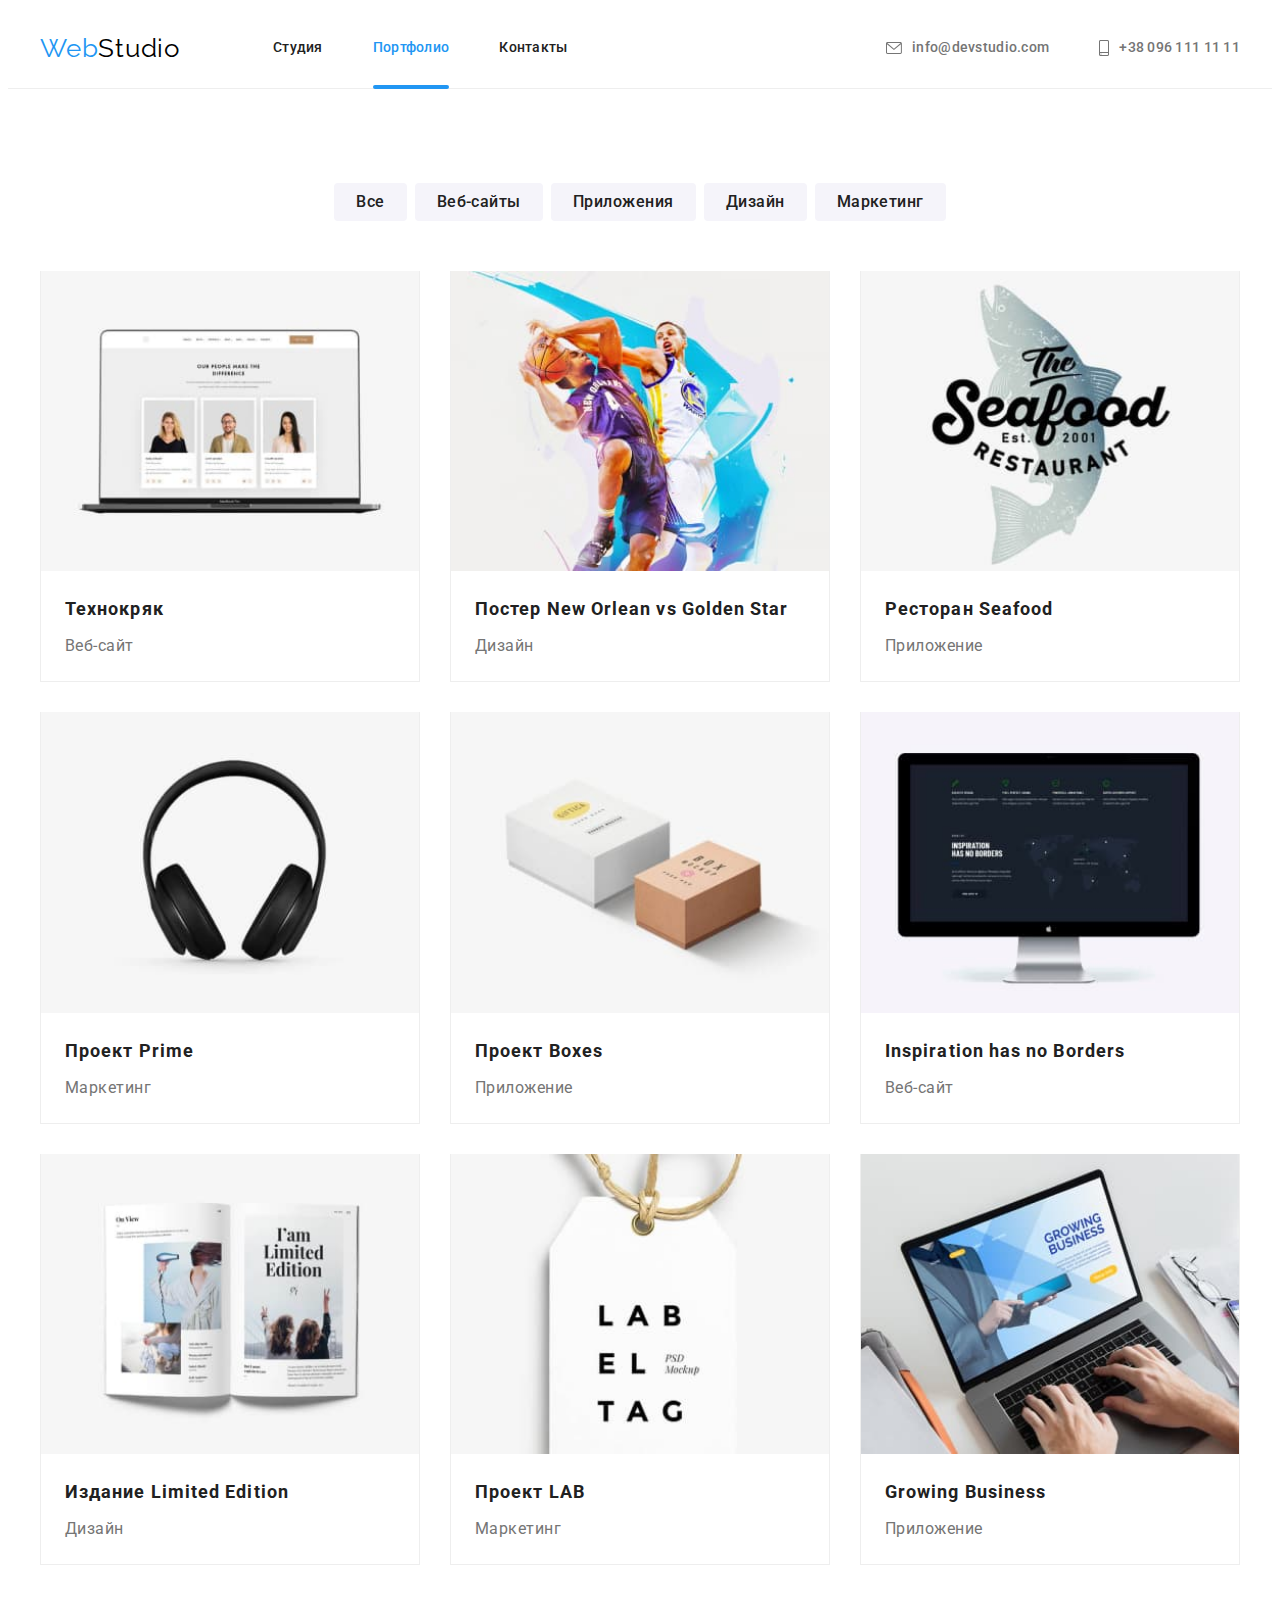
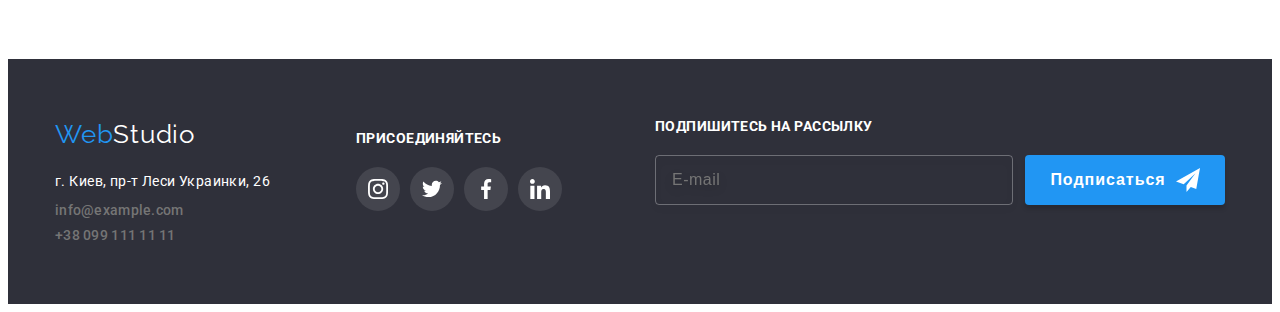
==== commit cd76d87d: "виправляє помилки вказані ментором" ====
--- a/portfolio.html
+++ b/portfolio.html
@@ -55,7 +55,7 @@
                     </li>
                     <li class="contacts__item">
                         <a class="contacts__number" href="tel:+380961111111">
-                            <svg class="contacts__icon" width="16" height="26">
+                            <svg class="contacts__icon" width="10" height="16">
                                 <use href="./images/icons/symbol-defs.svg#icon-smartphone"></use>
                             </svg>
                             +38 096 111 11 11
@@ -75,9 +75,9 @@
                     <nav class="menu-header-navigation">
                         <ul class="menu-header-navigation__list">
                             <li class="menu-header-navigation__item"><a
-                                    class="menu-header-navigation__link menu-header-navigation__link--curent"
+                                    class="menu-header-navigation__link"
                                     href="./index.html">Студия</a></li>
-                            <li class="menu-header-navigation__item"><a class="menu-header-navigation__link"
+                            <li class="menu-header-navigation__item"><a class="menu-header-navigation__link menu-header-navigation__link--curent"
                                     href="./portfolio.html">Портфолио</a></li>
                             <li class="menu-header-navigation__item"><a class="menu-header-navigation__link"
                                     href="">Контакты</a></li>
@@ -117,14 +117,14 @@
     <main>
         <section class="projects section">
         <div class="container">
+            <h1 class="visually-hidden">Наши проекты</h1>
                 <ul class="buttons">
                     <li class="button-item"><button type="button" class="btn">Все</button></li>
                     <li class="button-item"><button type="button" class="btn">Веб-сайты</button></li>
                     <li class="button-item"><button type="button" class="btn">Приложения</button></li>
                     <li class="button-item"><button type="button" class="btn">Дизайн</button></li>
                     <li class="button-item"><button type="button" class="btn">Маркетинг</button></li>
-                </ul>
-                <h1 class="visually-hidden">Наши проекты</h1>
+                </ul>                
                 <ul class="projects-descriptions-list">
                     <li class="project">
                         <a class="project-item" href="">
@@ -385,8 +385,8 @@
 
 <!-- Footer section -->
 
-<footer class="footer container">
-    <div class=" footer-container">
+<footer class="footer">
+    <div class="container footer-container">
         <div class="footer-tablet">
             <div class="footer-content">
                 <a class="logo logo--white" href="./index.html" lang="en"><span class="logo__part">Web</span>Studio</a>
--- a/css/main.min.css
+++ b/css/main.min.css
@@ -1,2 +1,2 @@
-:root{--header-color: #212121;--text-color: #757575;--background-solutions-color: #2F303A;--footer-links-color: rgba(255, 255, 255, 0.6);--second-header-color: #FFFFFF;--accent-color: #2196F3;--team-background-color: #F5F4FA}body{font-family:"Roboto", sans-serif;background-color:#FFFFFF}html{box-sizing:border-box}p,h1,h2,h3,h4,h5,h6{margin:0}ul,ol{padding:0;margin:0;list-style:none}a{text-decoration:none}.visually-hidden{position:absolute;white-space:nowrap;width:1px;height:1px;overflow:hidden;border:0;padding:0;clip:rect(0 0 0 0);clip-path:inset(50%);margin:-1px}.contacts__number{display:flex;justify-content:left;align-items:center;font-style:normal;font-weight:500;font-size:14px;line-height:1.14;letter-spacing:0.02em;color:var(--text-color);text-decoration:none;transition-duration:250ms;transition-property:color;transition-timing-function:cubic-bezier(0.4, 0, 0.2, 1)}.contacts__number:hover,.contacts__number:focus{color:var(--accent-color)}.logo{display:block;font-family:'Raleway';font-style:normal;font-size:24px;line-height:1.17;letter-spacing:0.03em}.logo__part{color:var(--accent-color)}.logo--black{color:#000000;margin-right:88px}@media screen and (min-width: 1200px){.logo--black{margin-right:93px}}.logo--white{color:var(--second-header-color);margin-bottom:20px}@media screen and (min-width: 1200px){.logo{font-size:26px;line-height:1.19}}.backdrop{position:fixed;width:100%;height:100%;top:0;left:0;overflow-y:scroll;background-color:rgba(0,0,0,0.2);transition-property:opacity;transition-duration:250ms;transition-timing-function:cubic-bezier(0.4, 0, 0.2, 1)}.backdrop.is-hidden{opacity:0;pointer-events:none}.modal{position:absolute;top:50%;left:50%;overflow:hidden;transform:translate(-50%, -50%);width:450px;background:#FFFFFF;box-shadow:0px 1px 3px rgba(0,0,0,0.12),0px 1px 1px rgba(0,0,0,0.14),0px 2px 1px rgba(0,0,0,0.2);border-radius:4px}@media screen and (max-width: 479px){.modal{width:95vw}}@media screen and (min-width: 1200px){.modal{width:528px;height:581px;overflow:hidden}}.modal__button{position:absolute;top:0;right:0;width:30px;height:30px;border-radius:50%;transform:translate(-8px, 8px);border:1px solid rgba(0,0,0,0.1);background:#FFFFFF;display:flex;justify-content:center;align-items:center;cursor:pointer;transition-duration:250ms;transition-property:fill;transition-timing-function:cubic-bezier(0.4, 0, 0.2, 1)}.modal__button:focus,.modal__button:hover{fill:var(--accent-color)}textarea{resize:none}.form__appeal{display:flex;margin:0 0 12px 0;font-weight:700;font-size:20px;line-height:1.15;text-align:center;letter-spacing:0.03em;color:var(--header-color)}.form{padding:40px}.form__field{position:relative;display:flex;flex-direction:column;transition-duration:250ms;transition-property:fill;transition-timing-function:cubic-bezier(0.4, 0, 0.2, 1)}.form__field:focus-within{fill:var(--accent-color)}.form__field+.form__field{margin-top:12px}.form__field label{margin-bottom:4px;font-weight:400;font-size:12px;line-height:1.17;letter-spacing:0.01em;color:var(--text-color)}.form__input{margin:0;padding:12px 16px 12px 40px;border:1px solid rgba(33,33,33,0.2);box-sizing:border-box;border-radius:4px;height:40px;transition-duration:250ms;transition-property:border;transition-timing-function:cubic-bezier(0.4, 0, 0.2, 1)}.form__input:focus-within{border:1px solid #2196f3;outline:transparent}.form__comment{border:1px solid rgba(33,33,33,0.2);box-sizing:border-box;border-radius:4px;height:120px;padding:12px 16px;transition-duration:250ms;transition-property:border;transition-timing-function:cubic-bezier(0.4, 0, 0.2, 1)}.form__comment:focus-within{border:1px solid #2196f3;outline:transparent}.form__icon{position:absolute;bottom:0;left:0;display:inline-block;width:18px;height:18px;transform:translateY(-11px) translateX(12px)}.form__comment{font-weight:400;font-size:12px;line-height:14px;letter-spacing:0.01em}.form__comment::placeholder{color:rgba(117,117,117,0.5)}.form__check{display:flex;margin-top:20px;height:24px;margin-bottom:30px;justify-content:center}.form__check-text{display:flex;align-items:center;color:#555555;font-weight:400;font-size:12px;line-height:1.17px;letter-spacing:0.03em;color:#757575}@media screen and (min-width: 319px) and (max-width: 448px){.form__check-text{font-size:7px;letter-spacing:0.01em}}@media screen and (min-width: 1200px){.form__check-text{font-size:14px;line-height:1.71px}}.form__check-text span{width:16px;height:15px;border:2px solid #303030;border-radius:2px;display:flex;margin-right:5px;align-items:center;justify-content:center;transition-duration:250ms;transition-property:border background-color;transition-timing-function:cubic-bezier(0.4, 0, 0.2, 1)}.form__check-icon{fill:#ffffff}.form__input-check:checked+.form__check-text span{background-color:var(--accent-color);border:1px solid var(--accent-color)}.form__accent{display:block;padding-left:3px;text-decoration:none;text-decoration-line:underline;color:var(--accent-color)}.form-btn{display:flex;justify-content:center}.soc-list__link{width:44px;height:44px;border-radius:50%;display:flex;align-items:center;justify-content:center;transition-duration:250ms;transition-property:background-color, fill;transition-timing-function:cubic-bezier(0.4, 0, 0.2, 1)}.subscribe-block{display:flex}.form-input-footer{font-weight:400;font-size:16px;line-height:1.25;letter-spacing:0.03em;display:flex;align-items:center;width:358px;height:50px;margin-right:12px;padding-left:16px;color:rgba(255,255,255,0.6);background-color:transparent;border:1px solid rgba(255,255,255,0.3);box-sizing:border-box;filter:drop-shadow(0px 4px 4px rgba(0,0,0,0.15));border-radius:4px}.form-input-footer:focus-within{outline:transparent}.subscribe-btn{width:200px;height:50px;font-weight:700;font-size:16px;line-height:1.88;letter-spacing:0.06em;display:flex;align-items:center;text-align:center;justify-content:center;color:#FFFFFF;background:#2196F3;box-shadow:0px 4px 4px rgba(0,0,0,0.15);border-radius:4px;border:transparent;cursor:pointer}.icon-send{display:flex;margin-left:10px}.container{width:100%;margin:0 auto;padding-right:15px;padding-left:15px}@media screen and (min-width: 480px){.container{width:480px}}@media screen and (min-width: 768px){.container{width:768px}}@media screen and (min-width: 1200px){.container{width:1200px}}.header{background-color:#FFFFFF;border-bottom:1px solid #EEEEEE}.header-row-menu{display:flex;align-items:center;justify-content:space-between}.menu-button-open{display:flex;background-color:transparent;border:none;align-items:center;justify-content:center;width:40px;height:40px;margin-top:10px;margin-bottom:10px;padding-right:0;padding-left:0;transition-duration:250ms;transition-property:fill;transition-timing-function:cubic-bezier(0.4, 0, 0.2, 1)}.menu-button-open:hover,.menu-button-open:focus{fill:var(--accent-color)}.mob-menu{position:fixed;top:0;background:#FFFFFF;box-shadow:0px 4px 8px rgba(0,0,0,0.04),0px 2px 4px rgba(0,0,0,0.08),0px 1px 3px rgba(0,0,0,0.16);width:100vw;height:100vh;z-index:10;padding-bottom:48px}.mob-menu .container{display:flex;height:100%;flex-direction:column;justify-content:space-between;overflow:auto}@media screen and (min-width: 768px){.mob-menu{display:none}}.mob-menu.is-hidden{opacity:0;pointer-events:none}@media screen and (min-width: 768px){.menu-button-open{display:none}}.menu-button-close{display:flex;background-color:transparent;border:none;align-items:center;margin-left:auto;width:40px;height:40px;margin-top:10px;transition-duration:250ms;transition-property:fill;transition-timing-function:cubic-bezier(0.4, 0, 0.2, 1)}.menu-button-close:hover,.menu-button-close:focus{fill:var(--accent-color)}.menu-header-navigation__list{display:block;margin-top:-6px;margin-bottom:auto}.menu-header-navigation__link{font-weight:500;font-size:40px;line-height:47px;text-align:center;letter-spacing:0.02em;color:#212121;transition-duration:250ms;transition-property:color;transition-timing-function:cubic-bezier(0.4, 0, 0.2, 1)}.menu-header-navigation__link:hover,.menu-header-navigation__link:focus{color:var(--accent-color)}@media screen and (min-width: 768px){.menu-header-navigation__link--curent{color:var(--accent-color)}}.menu-header-navigation__item:not(:last-child){margin-bottom:32px}.menu-contacts__item{display:block}.menu-contacts__item:not(:last-child){margin-bottom:32px}.menu-header-navigation__list{display:block}.menu-contacts{margin-top:auto;margin-bottom:64px}.menu-contacts__phone{font-weight:500;font-size:34px;line-height:1.18;letter-spacing:0.02em;color:#757575;transition-duration:250ms;transition-property:color;transition-timing-function:cubic-bezier(0.4, 0, 0.2, 1)}.menu-contacts__phone:hover,.menu-contacts__phone:focus{color:var(--accent-color)}@media screen and (max-width: 420px){.menu-contacts__phone{font-size:28px;line-height:1.17}}.menu-contacts__mail{font-weight:500;font-size:24px;line-height:28px;letter-spacing:0.02em;color:#757575;transition-duration:250ms;transition-property:color;transition-timing-function:cubic-bezier(0.4, 0, 0.2, 1)}.menu-contacts__mail:hover,.menu-contacts__mail:focus{color:var(--accent-color)}.menu-soc__list{display:flex}.menu-soc__label{font-weight:500;font-size:18px;line-height:1.22;letter-spacing:0.02em;color:var(--accent-color)}@media screen and (max-width: 420px){.menu-soc__label{font-size:14px;line-height:1.19}}.menu-soc__space{width:22px;height:0px;border:1px solid rgba(33,33,33,0.2);transform:rotate(90deg);margin-left:10px;margin-right:10px}@media screen and (max-width: 420px){.menu-soc__space{margin-left:3px;margin-right:3px}}@media screen and (min-width: 768px){.header-tablet-menu{display:flex;flex-direction:row;align-items:center}}.header-contacts{display:flex;align-items:center;height:16px;fill:var(--text-color);color:var(--text-color)}.contacts__icon{fill:currentColor;margin-right:10px;height:32px}.header-menu{display:flex;align-items:center;justify-content:space-between}.header-navigation__list{display:flex}@media screen and (max-width: 767px){.header-navigation__list{display:none}}.header-navigation__item{position:relative;display:flex}.header-navigation__item+.header-navigation__item{margin-left:50px}.header-navigation__link{display:block;font-weight:500;font-size:14px;line-height:1.14;letter-spacing:0.02em;color:var(--header-color);padding-top:32px;padding-bottom:32px;text-decoration:none;transition-duration:250ms;transition-property:color;transition-timing-function:cubic-bezier(0.4, 0, 0.2, 1)}.header-navigation__link:hover,.header-navigation__link:focus{color:var(--accent-color)}.header-navigation__link--curent{color:var(--accent-color)}.header-navigation__link--curent::after{content:"";display:block;position:absolute;left:0;bottom:-1px;width:100%;height:4px;border-radius:2px;background:var(--accent-color)}.contacts{display:flex;flex-direction:column;align-items:flex-start;margin-left:auto}@media screen and (max-width: 767px){.contacts{display:none}}@media screen and (min-width: 1200px){.contacts{flex-direction:row;align-items:flex-end}.contacts__item+.contacts__item{margin-left:50px}}.solutions{background-color:var(--background-solutions-color);text-align:center;padding-top:118px;padding-bottom:118px;padding-right:auto;padding-left:auto;width:100%;height:auto;margin-left:auto;margin-right:auto;background-image:linear-gradient(rgba(47,48,58,0.4), rgba(47,48,58,0.4)),url(../images/mobile/sol_mob@1x.jpg);background-repeat:no-repeat;background-position:center;background-size:cover}@media (min-device-pixel-ratio: 2), (-webkit-min-device-pixel-ratio: 2), (min-resolution: 192dpi), (min-resolution: 2dppx){.solutions{background-image:linear-gradient(rgba(47,48,58,0.4), rgba(47,48,58,0.4)),url(../images/mobile/sol_mob@2x.jpg)}}@media screen and (min-width: 768px){.solutions{background-image:linear-gradient(rgba(47,48,58,0.4), rgba(47,48,58,0.4)),url(../images/tablet/sol_tab@1x.jpg)}}@media screen and (min-width: 768px) and (min-device-pixel-ratio: 2), screen and (min-width: 768px) and (-webkit-min-device-pixel-ratio: 2), screen and (min-width: 768px) and (min-resolution: 192dpi), screen and (min-width: 768px) and (min-resolution: 2dppx){.solutions{background-image:linear-gradient(rgba(47,48,58,0.4), rgba(47,48,58,0.4)),url(../images/tablet/sol_tab@2x.jpg)}}@media screen and (min-width: 1200px){.solutions{padding-top:200px;padding-bottom:200px;background-image:linear-gradient(rgba(47,48,58,0.4), rgba(47,48,58,0.4)),url(../images/desktop/sol_desk@1x.jpg);max-width:1600px}}@media screen and (min-width: 1200px) and (min-device-pixel-ratio: 2), screen and (min-width: 1200px) and (-webkit-min-device-pixel-ratio: 2), screen and (min-width: 1200px) and (min-resolution: 192dpi), screen and (min-width: 1200px) and (min-resolution: 2dppx){.solutions{background-image:linear-gradient(rgba(47,48,58,0.4), rgba(47,48,58,0.4)),url(../images/desktop/sol_desk@2x.jpg)}}.main-title{font-weight:900;font-size:26px;line-height:1.62;text-align:center;letter-spacing:0.06em;text-transform:uppercase;color:#FFFFFF;margin-bottom:30px;margin-left:auto;margin-right:auto;max-width:360px}@media screen and (min-width: 1200px){.main-title{font-size:44px;line-height:1.36;max-width:696px}}.main-btn{font-family:'Roboto';font-weight:700;font-size:16px;line-height:1.88;display:inline-block;align-items:center;text-align:center;cursor:pointer;letter-spacing:0.06em;color:#FFFFFF;background-color:var(--accent-color);border-radius:4px;padding:10px 32px 10px 32px;min-width:200px;box-shadow:0px 4px 4px rgba(0,0,0,0.15);border:transparent}.about-us{padding-top:0}@media screen and (max-width: 1200px){.about-us{display:none}}.our-item{display:block}.about-collection{display:flex;justify-content:space-between;align-items:center}.about-title{font-weight:700;font-size:36px;line-height:1.17;text-align:center;letter-spacing:0.03em;color:var(--header-color);margin-bottom:50px}.about-item{position:relative;display:flex}.about-solutions{position:absolute;display:flex;justify-content:center;align-items:center;bottom:0;right:0;width:100%;height:70px;background:rgba(47,48,58,0.8);font-weight:700;font-size:14px;line-height:1.14;text-align:center;letter-spacing:0.03em;text-transform:uppercase;color:var(--second-header-color)}.icon-space{display:flex;align-items:center;justify-content:center;background-color:var(--team-background-color);width:100%;height:120px;margin-bottom:30px;border-radius:3px}.section{padding-top:60px;padding-bottom:60px}@media screen and (min-width: 1200px){.section{padding-top:94px;padding-bottom:94px}}@media screen and (min-width: 768px){.advantages-list{display:flex;flex-wrap:wrap;margin-left:-30px;justify-content:space-around}}@media screen and (min-width: 1200px){.advantages-list{display:flex;margin-left:-30px}}.advantage-item{width:100%;margin-bottom:30px}.advantage-item:last-child{margin-bottom:0}@media screen and (min-width: 768px){.advantage-item{width:calc(100%/2 - 30px);margin-left:30px}.advantage-item:nth-last-child(-n+2){margin-bottom:0}}@media screen and (min-width: 1200px){.advantage-item{width:calc(100%/4 - 30px);margin-bottom:0}.advantage-item+.advantage-item{margin-left:30px}}.advantage-title{display:flex;font-weight:700;font-size:14px;line-height:1.14;letter-spacing:0.03em;text-transform:uppercase;color:var(--header-color);margin-bottom:10px;justify-content:center}.advantage-text{font-size:14px;line-height:1.71;letter-spacing:0.03em;color:var(--text-color)}.soc-list{display:flex;justify-content:center;margin-top:16px}.soc-list__item+.soc-list__item{margin-left:10px}.soc-list__link--grey{fill:#AFB1B8}.soc-list__link:hover,.soc-list__link:focus{background-color:var(--accent-color);fill:#FFFFFF}.face{display:block}.team-list{justify-content:space-between}.team-list__photo{box-shadow:0px 4px 4px rgba(0,0,0,0.25),0px 1px 1px rgba(0,0,0,0.14),0px 2px 1px rgba(0,0,0,0.2);border-radius:0px 0px 4px 4px}@media screen and (max-width: 1199px){.team-list__photo:not(:last-child){margin-bottom:30px}}@media screen and (min-width: 768px){.team-list{display:flex;flex-wrap:wrap;margin-left:-30px}}@media screen and (min-width: 1200px){.team-list{display:flex;margin-left:-30px}}@media screen and (min-width: 768px) and (max-width: 1199px){.team-list__photo{width:calc(100%/2 - 30px);margin-left:30px}.team-list__photo:nth-last-child(-n+2){margin-bottom:0}}@media screen and (min-width: 1200px){.team-list__photo{width:calc(100%/4 - 30px);margin-left:30px;margin-bottom:0}}.team-section{background-color:var(--team-background-color)}.team-card{background-color:#FFFFFF;border-radius:0px 0px 4px 4px;padding-top:30px;padding-bottom:24px}@media screen and (min-width: 1200px){.team-card{padding-bottom:30px}}.team-card__name{font-weight:500;font-size:16px;line-height:1.19;text-align:center;letter-spacing:0.03em;color:var(--header-color);margin-bottom:10px}.team-card__duty{font-size:16px;line-height:1.19;text-align:center;letter-spacing:0.03em;color:var(--text-color)}.team-title{font-weight:700;font-size:28px;line-height:1.18;text-align:center;letter-spacing:0.03em;color:var(--header-color);margin-bottom:30px}@media screen and (min-width: 1200px){.team-title{margin-bottom:50px;font-size:36px;line-height:1.17}}.constant-clients{padding-top:94px;padding-bottom:94px}@media screen and (max-width: 1199px){.constant-clients{padding-top:60px;padding-bottom:60px}}.constant-clients-list{display:flex;flex-wrap:wrap;margin-left:-30px}.constant-clients-title{font-weight:700;font-size:28px;line-height:1.18;text-align:center;letter-spacing:0.03em;color:var(--header-color);margin-bottom:30px}@media screen and (min-width: 1200px){.constant-clients-title{margin-bottom:50px;font-size:36px;line-height:1.17}}.clients-title{display:flex;width:calc(100%/2 - 30px);margin-left:30px;margin-bottom:30px}@media screen and (min-width: 768px){.clients-title{width:calc(100%/3 - 30px)}.clients-title:nth-last-child(-n+3){margin-bottom:0}}@media screen and (min-width: 1200px){.clients-title{width:calc(100%/6 - 30px);margin-bottom:0}}.clients-title:nth-last-child(-n+2){margin-bottom:0}.clients-link{display:flex;width:100%;height:92px;justify-content:center;align-items:center;border:1px solid #AFB1B8;box-sizing:border-box;border-radius:4px;color:#AFB1B8;transition-duration:250ms;transition-property:color, border;transition-timing-function:cubic-bezier(0.4, 0, 0.2, 1)}.clients-link:hover,.clients-link:focus{border-color:var(--accent-color);color:var(--accent-color)}.clients-image{fill:currentColor}.footer{background-color:var(--background-solutions-color);padding-top:60px;padding-bottom:60px;width:100%;max-width:1600px}.footer-container{align-items:baseline;width:100%}@media screen and (min-width: 1200px){.footer-container{display:flex;justify-content:space-between;max-width:1170px;margin-left:auto;margin-right:auto}}.footer-list{display:flex;flex-direction:column;align-items:center}@media screen and (min-width: 1200px){.footer-list{align-items:flex-start}}.footer-item+.footer-item{margin-top:9px}.footer-adress{font-family:'Roboto';font-style:normal;font-weight:400;font-size:14px;line-height:1.71;letter-spacing:0.03em;color:var(--second-header-color)}.join-us-logo{font-weight:700;font-size:14px;line-height:1.14;letter-spacing:0.03em;text-transform:uppercase;color:#FFFFFF;margin-bottom:20px;display:flex;align-items:center}.footer-soc-list{display:flex;justify-content:left}.footer-content{display:flex;flex-direction:column;align-items:center;margin-bottom:60px}@media screen and (min-width: 1200px){.footer-content{width:231px;align-items:flex-start;margin-bottom:0;margin-right:70px}}.footer-soc{display:flex;flex-direction:column;align-items:center;margin-bottom:60px}@media screen and (min-width: 1200px){.footer-soc{align-items:flex-start;margin-bottom:0}}.footer-soc-item+.footer-soc-item{margin-left:10px}.soc-list__link--white{color:#FFFFFF;background-color:rgba(255,255,255,0.1)}.footer-soc-icon{fill:currentColor}.soc-list__link:hover,.soc-list__link:focus{background-color:var(--accent-color)}.form-footer{display:flex;flex-direction:column;align-items:center}@media screen and (min-width: 1200px){.form-footer{align-items:flex-start}}.form-sub{display:flex;flex-direction:column;align-items:center;width:100%}@media screen and (min-width: 1200px){.form-sub{flex-direction:row}}.form-input-footer{width:100%;margin-left:0;margin-right:0;margin-bottom:20px}@media screen and (min-width: 480px){.form-input-footer{width:450px}}@media screen and (min-width: 1200px){.form-input-footer{margin:0 12px 0 0;width:358px}}@media screen and (min-width: 768px){.footer-tablet{display:flex;align-items:baseline;justify-content:space-around;max-width:768px;margin-left:auto;margin-right:auto}}@media screen and (min-width: 1200px){.footer-tablet{margin-left:0;margin-right:0}}.btn{font-family:inherit;font-weight:500;font-size:16px;line-height:1.62;text-align:center;display:inline-block;letter-spacing:0.03em;background:var(--team-background-color);cursor:pointer;color:#212121;background-color:#f5f4fa;border-radius:4px;padding:6px 22px;border:transparent;margin-right:8px;margin-bottom:15px;transition-duration:250ms;transition-property:color, background-color, box-shadow;transition-timing-function:cubic-bezier(0.4, 0, 0.2, 1)}@media screen and (min-width: 768px){.btn{margin-bottom:0;margin-right:0}}.btn:hover,.btn:focus{background-color:var(--accent-color);color:#FFFFFF;box-shadow:0px 3px 1px rgba(0,0,0,0.1),0px 1px 2px rgba(0,0,0,0.08),0px 2px 2px rgba(0,0,0,0.12)}.buttons{display:flex;flex-wrap:wrap;align-items:flex-start;padding-bottom:25px}@media screen and (min-width: 768px){.buttons{justify-content:center;padding-bottom:30px}}.photo-item{display:block}@media screen and (min-width: 768px){.button-item+.button-item{margin-left:8px}}.projects-descriptions-list{display:flex;flex-direction:column}@media screen and (min-width: 768px){.projects-descriptions-list{flex-direction:row;flex-wrap:wrap;margin-left:-30px}}.project{display:block;margin-bottom:30px;box-sizing:content-box;transition-duration:250ms;transition-property:box-shadow;transition-timing-function:cubic-bezier(0.4, 0, 0.2, 1)}@media screen and (min-width: 768px){.project{width:calc(100%/2 - 30px);margin-left:30px}}@media screen and (min-width: 1200px){.project{width:calc(100%/3 - 30px)}.project:nth-last-child(-n+3){margin-bottom:0}}.project:hover{box-shadow:0px 1px 1px rgba(0,0,0,0.12),0px 4px 4px rgba(0,0,0,0.06),1px 4px 6px rgba(0,0,0,0.16)}.project:last-child{margin-bottom:0}.project:hover .products-cover-text{transform:translateY(-100%)}.project-description-block{border-right:1px solid #EEEEEE;border-bottom:1px solid #EEEEEE;border-left:1px solid #EEEEEE;padding-top:20px;padding-left:24px;padding-bottom:20px;padding-right:24px}.projects-name{font-weight:700;font-size:18px;line-height:2;letter-spacing:0.06em;color:var(--header-color)}.projects-tipe{font-size:16px;line-height:1.88;letter-spacing:0.03em;color:var(--text-color);margin-top:4px}.product-thumb{position:relative;overflow-x:hidden;overflow-y:hidden}.products-cover-text{position:absolute;transition-duration:250ms;transition-property:transform;transition-timing-function:cubic-bezier(0.4, 0, 0.2, 1);display:flex;padding:63px 24px;width:100%;height:100%;font-weight:400;font-size:18px;line-height:1.56;letter-spacing:0.03em;color:#FFFFFF;background:rgba(33,150,243,0.9)}.project-item:focus .products-cover-text{transform:translateY(-100%)}
+:root{--header-color: #212121;--text-color: #757575;--background-solutions-color: #2F303A;--footer-links-color: rgba(255, 255, 255, 0.6);--second-header-color: #FFFFFF;--accent-color: #2196F3;--team-background-color: #F5F4FA}body{font-family:"Roboto", sans-serif;background-color:#FFFFFF}html{box-sizing:border-box}p,h1,h2,h3,h4,h5,h6{margin:0}ul,ol{padding:0;margin:0;list-style:none}a{text-decoration:none}.visually-hidden{position:absolute;white-space:nowrap;width:1px;height:1px;overflow:hidden;border:0;padding:0;clip:rect(0 0 0 0);clip-path:inset(50%);margin:-1px}.contacts__number{display:flex;justify-content:left;align-items:center;font-style:normal;font-weight:500;font-size:14px;line-height:1.14;letter-spacing:0.02em;color:var(--text-color);text-decoration:none;transition-duration:250ms;transition-property:color;transition-timing-function:cubic-bezier(0.4, 0, 0.2, 1)}.contacts__number:hover,.contacts__number:focus{color:var(--accent-color)}.logo{display:block;font-family:'Raleway';font-style:normal;font-size:24px;line-height:1.17;letter-spacing:0.03em}.logo__part{color:var(--accent-color)}.logo--black{color:#000000}@media screen and (min-width: 768px){.logo--black{margin-right:88px}}@media screen and (min-width: 1200px){.logo--black{margin-right:93px}}.logo--white{color:var(--second-header-color);margin-bottom:20px}@media screen and (min-width: 1200px){.logo{font-size:26px;line-height:1.19}}.backdrop{position:fixed;width:100%;height:100%;top:0;left:0;overflow-y:scroll;background-color:rgba(0,0,0,0.2);transition-property:opacity;transition-duration:250ms;transition-timing-function:cubic-bezier(0.4, 0, 0.2, 1)}.backdrop.is-hidden{opacity:0;pointer-events:none}.modal{position:absolute;top:50%;left:50%;overflow:hidden;transform:translate(-50%, -50%);width:450px;background:#FFFFFF;box-shadow:0px 1px 3px rgba(0,0,0,0.12),0px 1px 1px rgba(0,0,0,0.14),0px 2px 1px rgba(0,0,0,0.2);border-radius:4px}@media screen and (max-width: 479px){.modal{width:95vw}}@media screen and (min-width: 1200px){.modal{width:528px;height:581px;overflow:hidden}}.modal__button{position:absolute;top:0;right:0;width:30px;height:30px;border-radius:50%;transform:translate(-8px, 8px);border:1px solid rgba(0,0,0,0.1);background:#FFFFFF;display:flex;justify-content:center;align-items:center;cursor:pointer;transition-duration:250ms;transition-property:fill;transition-timing-function:cubic-bezier(0.4, 0, 0.2, 1)}.modal__button:focus,.modal__button:hover{fill:var(--accent-color)}textarea{resize:none}.form__appeal{display:flex;margin:0 0 12px 0;font-weight:700;font-size:20px;line-height:1.15;text-align:center;letter-spacing:0.03em;color:var(--header-color)}.form{padding:40px}.form__field{position:relative;display:flex;flex-direction:column;transition-duration:250ms;transition-property:fill;transition-timing-function:cubic-bezier(0.4, 0, 0.2, 1)}.form__field:focus-within{fill:var(--accent-color)}.form__field+.form__field{margin-top:12px}.form__field label{margin-bottom:4px;font-weight:400;font-size:12px;line-height:1.17;letter-spacing:0.01em;color:var(--text-color)}.form__input{margin:0;padding:12px 16px 12px 40px;border:1px solid rgba(33,33,33,0.2);box-sizing:border-box;border-radius:4px;height:40px;transition-duration:250ms;transition-property:border;transition-timing-function:cubic-bezier(0.4, 0, 0.2, 1)}.form__input:focus-within{border:1px solid #2196f3;outline:transparent}.form__comment{border:1px solid rgba(33,33,33,0.2);box-sizing:border-box;border-radius:4px;height:120px;padding:12px 16px;transition-duration:250ms;transition-property:border;transition-timing-function:cubic-bezier(0.4, 0, 0.2, 1)}.form__comment:focus-within{border:1px solid #2196f3;outline:transparent}.form__icon{position:absolute;bottom:0;left:0;display:inline-block;width:18px;height:18px;transform:translateY(-11px) translateX(12px)}.form__comment{font-weight:400;font-size:12px;line-height:14px;letter-spacing:0.01em}.form__comment::placeholder{color:rgba(117,117,117,0.5)}.form__check{display:flex;margin-top:20px;height:24px;margin-bottom:30px;justify-content:center}.form__check-text{display:flex;align-items:center;color:#555555;font-weight:400;font-size:12px;line-height:1.17px;letter-spacing:0.03em;color:#757575}@media screen and (min-width: 319px) and (max-width: 448px){.form__check-text{font-size:7px;letter-spacing:0.01em}}@media screen and (min-width: 1200px){.form__check-text{font-size:14px;line-height:1.71px}}.form__check-text span{width:16px;height:15px;border:2px solid #303030;border-radius:2px;display:flex;margin-right:5px;align-items:center;justify-content:center;transition-duration:250ms;transition-property:border background-color;transition-timing-function:cubic-bezier(0.4, 0, 0.2, 1)}.form__check-icon{fill:#ffffff}.form__input-check:checked+.form__check-text span{background-color:var(--accent-color);border:1px solid var(--accent-color)}.form__accent{display:block;padding-left:3px;text-decoration:none;text-decoration-line:underline;color:var(--accent-color)}.form-btn{display:flex;justify-content:center}.soc-list__link{width:44px;height:44px;border-radius:50%;display:flex;align-items:center;justify-content:center;transition-duration:250ms;transition-property:background-color, fill;transition-timing-function:cubic-bezier(0.4, 0, 0.2, 1)}.subscribe-block{display:flex}.form-input-footer{font-weight:400;font-size:16px;line-height:1.25;letter-spacing:0.03em;display:flex;align-items:center;width:358px;height:50px;margin-right:12px;padding-left:16px;color:rgba(255,255,255,0.6);background-color:transparent;border:1px solid rgba(255,255,255,0.3);box-sizing:border-box;filter:drop-shadow(0px 4px 4px rgba(0,0,0,0.15));border-radius:4px}.form-input-footer:focus-within{outline:transparent}.subscribe-btn{width:200px;height:50px;font-weight:700;font-size:16px;line-height:1.88;letter-spacing:0.06em;display:flex;align-items:center;text-align:center;justify-content:center;color:#FFFFFF;background:#2196F3;box-shadow:0px 4px 4px rgba(0,0,0,0.15);border-radius:4px;border:transparent;cursor:pointer}.icon-send{display:flex;margin-left:10px}.container{width:100%;margin:0 auto;padding-right:15px;padding-left:15px}@media screen and (min-width: 480px){.container{width:480px}}@media screen and (min-width: 768px){.container{width:768px}}@media screen and (min-width: 1200px){.container{width:1200px}}.header{background-color:#FFFFFF;border-bottom:1px solid #EEEEEE}.header-row-menu{display:flex;align-items:center;justify-content:space-between}.menu-button-open{display:flex;background-color:transparent;border:none;align-items:center;justify-content:center;width:40px;height:40px;margin-top:10px;margin-bottom:10px;padding-right:0;padding-left:0;transition-duration:250ms;transition-property:fill;transition-timing-function:cubic-bezier(0.4, 0, 0.2, 1)}.menu-button-open:hover,.menu-button-open:focus{fill:var(--accent-color)}.mob-menu{position:fixed;top:0;background:#FFFFFF;box-shadow:0px 4px 8px rgba(0,0,0,0.04),0px 2px 4px rgba(0,0,0,0.08),0px 1px 3px rgba(0,0,0,0.16);width:100vw;height:100vh;z-index:10;padding-bottom:48px}.mob-menu .container{display:flex;height:100%;flex-direction:column;justify-content:space-between;overflow:auto}@media screen and (min-width: 768px){.mob-menu{display:none}}.mob-menu.is-hidden{opacity:0;pointer-events:none}@media screen and (min-width: 768px){.menu-button-open{display:none}}.menu-button-close{display:flex;background-color:transparent;border:none;align-items:center;margin-left:auto;width:40px;height:40px;margin-top:10px;transition-duration:250ms;transition-property:fill;transition-timing-function:cubic-bezier(0.4, 0, 0.2, 1)}.menu-button-close:hover,.menu-button-close:focus{fill:var(--accent-color)}.menu-header-navigation__list{display:block;margin-top:-6px;margin-bottom:auto}.menu-header-navigation__link{font-weight:500;font-size:40px;line-height:47px;text-align:center;letter-spacing:0.02em;color:#212121;transition-duration:250ms;transition-property:color;transition-timing-function:cubic-bezier(0.4, 0, 0.2, 1)}.menu-header-navigation__link:hover,.menu-header-navigation__link:focus{color:var(--accent-color)}.menu-header-navigation__link--curent{color:var(--accent-color)}.menu-header-navigation__item:not(:last-child){margin-bottom:32px}.menu-contacts__item{display:block}.menu-contacts__item:not(:last-child){margin-bottom:32px}.menu-header-navigation__list{display:block}.menu-contacts{margin-top:auto;margin-bottom:64px}.menu-contacts__phone{font-weight:500;font-size:34px;line-height:1.18;letter-spacing:0.02em;color:var(--accent-color)}@media screen and (max-width: 420px){.menu-contacts__phone{font-size:28px;line-height:1.17}}.menu-contacts__mail{font-weight:500;font-size:24px;line-height:28px;letter-spacing:0.02em;color:#757575;transition-duration:250ms;transition-property:color;transition-timing-function:cubic-bezier(0.4, 0, 0.2, 1)}.menu-contacts__mail:hover,.menu-contacts__mail:focus{color:var(--accent-color)}.menu-soc__list{display:flex}.menu-soc__label{font-weight:500;font-size:18px;line-height:1.22;letter-spacing:0.02em;color:var(--accent-color)}@media screen and (max-width: 420px){.menu-soc__label{font-size:14px;line-height:1.19}}.menu-soc__space{width:22px;height:0px;border:1px solid rgba(33,33,33,0.2);transform:rotate(90deg);margin-left:10px;margin-right:10px}@media screen and (max-width: 420px){.menu-soc__space{margin-left:3px;margin-right:3px}}@media screen and (min-width: 768px){.header-tablet-menu{display:flex;flex-direction:row;align-items:center}}.contacts__icon{fill:currentColor;margin-right:10px}.header-menu{display:flex;align-items:center;justify-content:space-between}.header-navigation__list{display:flex}@media screen and (max-width: 767px){.header-navigation__list{display:none}}.header-navigation__item{position:relative;display:flex}.header-navigation__item+.header-navigation__item{margin-left:50px}.header-navigation__link{display:block;font-weight:500;font-size:14px;line-height:1.14;letter-spacing:0.02em;color:var(--header-color);padding-top:32px;padding-bottom:32px;text-decoration:none;transition-duration:250ms;transition-property:color;transition-timing-function:cubic-bezier(0.4, 0, 0.2, 1)}.header-navigation__link:hover,.header-navigation__link:focus{color:var(--accent-color)}.header-navigation__link--curent{color:var(--accent-color)}.header-navigation__link--curent::after{content:"";display:block;position:absolute;left:0;bottom:-1px;width:100%;height:4px;border-radius:2px;background:var(--accent-color)}.contacts{display:flex;flex-direction:column;align-items:flex-start;margin-left:auto}@media screen and (max-width: 767px){.contacts{display:none}}@media screen and (min-width: 1200px){.contacts{flex-direction:row;align-items:center}.contacts__item+.contacts__item{margin-left:50px}}@media screen and (min-width: 768px) and (max-width: 1199px){.contacts__item+.contacts__item{margin-top:10px}}.solutions{background-color:var(--background-solutions-color);text-align:center;padding-top:118px;padding-bottom:118px;padding-right:auto;padding-left:auto;width:100%;height:auto;margin-left:auto;margin-right:auto;background-image:linear-gradient(rgba(47,48,58,0.4), rgba(47,48,58,0.4)),url(../images/mobile/sol_mob@1x.jpg);background-repeat:no-repeat;background-position:center;background-size:cover}@media (min-device-pixel-ratio: 2), (-webkit-min-device-pixel-ratio: 2), (min-resolution: 192dpi), (min-resolution: 2dppx){.solutions{background-image:linear-gradient(rgba(47,48,58,0.4), rgba(47,48,58,0.4)),url(../images/mobile/sol_mob@2x.jpg)}}@media screen and (min-width: 768px){.solutions{background-image:linear-gradient(rgba(47,48,58,0.4), rgba(47,48,58,0.4)),url(../images/tablet/sol_tab@1x.jpg)}}@media screen and (min-width: 768px) and (min-device-pixel-ratio: 2), screen and (min-width: 768px) and (-webkit-min-device-pixel-ratio: 2), screen and (min-width: 768px) and (min-resolution: 192dpi), screen and (min-width: 768px) and (min-resolution: 2dppx){.solutions{background-image:linear-gradient(rgba(47,48,58,0.4), rgba(47,48,58,0.4)),url(../images/tablet/sol_tab@2x.jpg)}}@media screen and (min-width: 1200px){.solutions{padding-top:200px;padding-bottom:200px;background-image:linear-gradient(rgba(47,48,58,0.4), rgba(47,48,58,0.4)),url(../images/desktop/sol_desk@1x.jpg);max-width:1600px}}@media screen and (min-width: 1200px) and (min-device-pixel-ratio: 2), screen and (min-width: 1200px) and (-webkit-min-device-pixel-ratio: 2), screen and (min-width: 1200px) and (min-resolution: 192dpi), screen and (min-width: 1200px) and (min-resolution: 2dppx){.solutions{background-image:linear-gradient(rgba(47,48,58,0.4), rgba(47,48,58,0.4)),url(../images/desktop/sol_desk@2x.jpg)}}.main-title{font-weight:900;font-size:26px;line-height:1.62;text-align:center;letter-spacing:0.06em;text-transform:uppercase;color:#FFFFFF;margin-bottom:30px;margin-left:auto;margin-right:auto;max-width:360px}@media screen and (min-width: 1200px){.main-title{font-size:44px;line-height:1.36;max-width:696px}}.main-btn{font-family:'Roboto';font-weight:700;font-size:16px;line-height:1.88;display:inline-block;align-items:center;text-align:center;cursor:pointer;letter-spacing:0.06em;color:#FFFFFF;background-color:var(--accent-color);border-radius:4px;padding:10px 32px 10px 32px;min-width:200px;box-shadow:0px 4px 4px rgba(0,0,0,0.15);border:transparent}.about-us{padding-top:0}@media screen and (max-width: 1200px){.about-us{display:none}}.about-us.section{padding-top:0}.our-item{display:block}.about-collection{display:flex;justify-content:space-between;align-items:center}.about-title{font-weight:700;font-size:36px;line-height:1.17;text-align:center;letter-spacing:0.03em;color:var(--header-color);margin-bottom:50px}.about-item{position:relative;display:flex}.about-solutions{position:absolute;display:flex;justify-content:center;align-items:center;bottom:0;right:0;width:100%;height:70px;background:rgba(47,48,58,0.8);font-weight:700;font-size:14px;line-height:1.14;text-align:center;letter-spacing:0.03em;text-transform:uppercase;color:var(--second-header-color)}.icon-space{display:flex;align-items:center;justify-content:center;background-color:var(--team-background-color);width:100%;height:120px;margin-bottom:30px;border-radius:3px}@media screen and (max-width: 1199px){.section{padding-top:60px;padding-bottom:60px}}@media screen and (min-width: 1200px){.section{padding-top:94px;padding-bottom:94px}}@media screen and (min-width: 768px){.advantages-list{display:flex;flex-wrap:wrap;margin-left:-30px;justify-content:space-around}}@media screen and (min-width: 1200px){.advantages-list{display:flex;margin-left:-30px}}.advantage-item{width:100%;margin-bottom:30px}.advantage-item:last-child{margin-bottom:0}@media screen and (min-width: 768px){.advantage-item{width:calc(100%/2 - 30px);margin-left:30px}.advantage-item:nth-last-child(-n+2){margin-bottom:0}}@media screen and (min-width: 1200px){.advantage-item{width:calc(100%/4 - 30px);margin-bottom:0}.advantage-item+.advantage-item{margin-left:30px}}.advantage-title{display:flex;font-weight:700;font-size:14px;line-height:1.14;letter-spacing:0.03em;text-transform:uppercase;color:var(--header-color);margin-bottom:10px;justify-content:center}.advantage-text{font-size:14px;line-height:1.71;letter-spacing:0.03em;color:var(--text-color)}.soc-list{display:flex;justify-content:center;margin-top:16px}.soc-list__item+.soc-list__item{margin-left:10px}.soc-list__link--grey{fill:#AFB1B8}.soc-list__link:hover,.soc-list__link:focus{background-color:var(--accent-color);fill:#FFFFFF}.face{display:block}.team-list{justify-content:space-between}.team-list__photo{box-shadow:0px 4px 4px rgba(0,0,0,0.25),0px 1px 1px rgba(0,0,0,0.14),0px 2px 1px rgba(0,0,0,0.2);border-radius:0px 0px 4px 4px}@media screen and (max-width: 1199px){.team-list__photo:not(:last-child){margin-bottom:30px}}@media screen and (min-width: 768px){.team-list{display:flex;flex-wrap:wrap;margin-left:-30px}}@media screen and (min-width: 1200px){.team-list{display:flex;margin-left:-30px}}@media screen and (min-width: 768px) and (max-width: 1199px){.team-list__photo{width:calc(100%/2 - 30px);margin-left:30px}.team-list__photo:nth-last-child(-n+2){margin-bottom:0}}@media screen and (min-width: 1200px){.team-list__photo{width:calc(100%/4 - 30px);margin-left:30px;margin-bottom:0}}.team-section{background-color:var(--team-background-color)}.team-card{background-color:#FFFFFF;border-radius:0px 0px 4px 4px;padding-top:30px;padding-bottom:24px}@media screen and (min-width: 1200px){.team-card{padding-bottom:30px}}.team-card__name{font-weight:500;font-size:16px;line-height:1.19;text-align:center;letter-spacing:0.03em;color:var(--header-color);margin-bottom:10px}.team-card__duty{font-size:16px;line-height:1.19;text-align:center;letter-spacing:0.03em;color:var(--text-color)}.team-title{font-weight:700;font-size:28px;line-height:1.18;text-align:center;letter-spacing:0.03em;color:var(--header-color);margin-bottom:30px}@media screen and (min-width: 1200px){.team-title{margin-bottom:50px;font-size:36px;line-height:1.17}}.face img{display:block;width:100%;height:auto}.constant-clients{padding-top:94px;padding-bottom:94px}@media screen and (max-width: 1199px){.constant-clients{padding-top:60px;padding-bottom:60px}}.constant-clients-list{display:flex;flex-wrap:wrap;margin-left:-30px}.constant-clients-title{font-weight:700;font-size:28px;line-height:1.18;text-align:center;letter-spacing:0.03em;color:var(--header-color);margin-bottom:30px}@media screen and (min-width: 1200px){.constant-clients-title{margin-bottom:50px;font-size:36px;line-height:1.17}}.clients-title{display:flex;width:calc(100%/2 - 30px);margin-left:30px;margin-bottom:30px}@media screen and (min-width: 768px){.clients-title{width:calc(100%/3 - 30px)}.clients-title:nth-last-child(-n+3){margin-bottom:0}}@media screen and (min-width: 1200px){.clients-title{width:calc(100%/6 - 30px);margin-bottom:0}}.clients-title:nth-last-child(-n+2){margin-bottom:0}.clients-link{display:flex;width:100%;height:92px;justify-content:center;align-items:center;border:1px solid #AFB1B8;box-sizing:border-box;border-radius:4px;color:#AFB1B8;transition-duration:250ms;transition-property:color, border;transition-timing-function:cubic-bezier(0.4, 0, 0.2, 1)}.clients-link:hover,.clients-link:focus{border-color:var(--accent-color);color:var(--accent-color)}.clients-image{fill:currentColor}.footer{background-color:var(--background-solutions-color);padding-top:60px;padding-bottom:60px}@media screen and (min-width: 1200px){.footer-container{display:flex;justify-content:space-between;max-width:1170px;margin-left:auto;margin-right:auto}}.footer-list{display:flex;flex-direction:column;align-items:center}@media screen and (min-width: 1200px){.footer-list{align-items:flex-start}}.footer-item+.footer-item{margin-top:9px}.footer-adress{font-family:'Roboto';font-style:normal;font-weight:400;font-size:14px;line-height:1.71;letter-spacing:0.03em;color:var(--second-header-color)}.join-us-logo{font-weight:700;font-size:14px;line-height:1.14;letter-spacing:0.03em;text-transform:uppercase;color:#FFFFFF;margin-bottom:20px;display:flex;align-items:center}.footer-soc-list{display:flex;justify-content:left}.footer-content{display:flex;flex-direction:column;align-items:center;margin-bottom:60px}@media screen and (min-width: 1200px){.footer-content{width:231px;align-items:flex-start;margin-bottom:0;margin-right:70px}}.footer-soc{display:flex;flex-direction:column;align-items:center}@media screen and (min-width: 1200px){.footer-soc{align-items:flex-start;margin-bottom:0}}.footer-soc-item+.footer-soc-item{margin-left:10px}.soc-list__link--white{color:#FFFFFF;background-color:rgba(255,255,255,0.1)}.footer-soc-icon{fill:currentColor}.soc-list__link:hover,.soc-list__link:focus{background-color:var(--accent-color)}.form-footer{display:flex;flex-direction:column;align-items:center}@media screen and (min-width: 1200px){.form-footer{align-items:flex-start}}.form-sub{display:flex;flex-direction:column;align-items:center;width:100%}@media screen and (min-width: 1200px){.form-sub{flex-direction:row}}.form-input-footer{width:100%;margin-left:0;margin-right:0;margin-bottom:20px}@media screen and (min-width: 480px){.form-input-footer{width:450px}}@media screen and (min-width: 1200px){.form-input-footer{margin:0 12px 0 0;width:358px}}@media screen and (min-width: 768px){.footer-tablet{display:flex;align-items:baseline;justify-content:space-around;max-width:768px;margin-left:auto;margin-right:auto}}.footer-tablet{margin-bottom:60px}@media screen and (min-width: 1200px){.footer-tablet{margin-left:0;margin-right:0;margin-bottom:0}}.btn{font-family:inherit;font-weight:500;font-size:16px;line-height:1.62;text-align:center;display:inline-block;letter-spacing:0.03em;background:var(--team-background-color);cursor:pointer;color:#212121;background-color:#f5f4fa;border-radius:4px;padding:6px 22px;border:transparent;transition-duration:250ms;transition-property:color, background-color, box-shadow;transition-timing-function:cubic-bezier(0.4, 0, 0.2, 1)}@media screen and (min-width: 768px){.btn{margin-bottom:0;margin-right:0}}.btn:hover,.btn:focus{background-color:var(--accent-color);color:#FFFFFF;box-shadow:0px 3px 1px rgba(0,0,0,0.1),0px 1px 2px rgba(0,0,0,0.08),0px 2px 2px rgba(0,0,0,0.12)}@media screen and (max-width: 767px){.button-item{margin-right:8px;margin-bottom:15px}}.buttons{display:flex;flex-wrap:wrap;margin-bottom:25px}@media screen and (min-width: 768px){.buttons{justify-content:center;margin-bottom:30px;padding-bottom:0}}@media screen and (min-width: 1200px){.buttons{margin-bottom:50px}}.photo-item{display:block}@media screen and (min-width: 768px){.button-item+.button-item{margin-left:8px}}.projects-descriptions-list{display:flex;flex-direction:column}@media screen and (min-width: 768px){.projects-descriptions-list{flex-direction:row;flex-wrap:wrap;margin-left:-30px}}.project{display:block;margin-bottom:30px;box-sizing:content-box;transition-duration:250ms;transition-property:box-shadow;transition-timing-function:cubic-bezier(0.4, 0, 0.2, 1)}@media screen and (min-width: 768px){.project{display:flex;flex-direction:column;width:calc(100%/2 - 30px);margin-left:30px}}@media screen and (min-width: 1200px){.project{width:calc(100%/3 - 30px)}.project:nth-last-child(-n+3){margin-bottom:0}}.project:hover{box-shadow:0px 1px 1px rgba(0,0,0,0.12),0px 4px 4px rgba(0,0,0,0.06),1px 4px 6px rgba(0,0,0,0.16)}.project:last-child{margin-bottom:0}.project:hover .products-cover-text{transform:translateY(-100%)}.project-description-block{padding-top:20px;padding-left:24px;padding-bottom:20px;padding-right:24px;flex-grow:1}@media screen and (min-width: 768px){.project-description-block{display:flex;flex-direction:column}}.projects-name{font-weight:700;font-size:18px;line-height:2;letter-spacing:0.06em;color:var(--header-color)}.projects-tipe{font-size:16px;line-height:1.88;letter-spacing:0.03em;color:var(--text-color);margin-top:4px}.product-thumb{position:relative;overflow-x:hidden;overflow-y:hidden}.products-cover-text{position:absolute;transition-duration:250ms;transition-property:transform;transition-timing-function:cubic-bezier(0.4, 0, 0.2, 1);display:flex;padding:63px 24px;width:100%;height:100%;font-weight:400;font-size:18px;line-height:1.56;letter-spacing:0.03em;color:#FFFFFF;background:rgba(33,150,243,0.9)}.project-item:focus .products-cover-text{transform:translateY(-100%)}.project-item{display:flex;flex-direction:column;height:100%;border-right:1px solid #EEEEEE;border-bottom:1px solid #EEEEEE;border-left:1px solid #EEEEEE}.photo-item img{display:block;width:100%;height:auto}
 /*# sourceMappingURL=main.min.css.map */